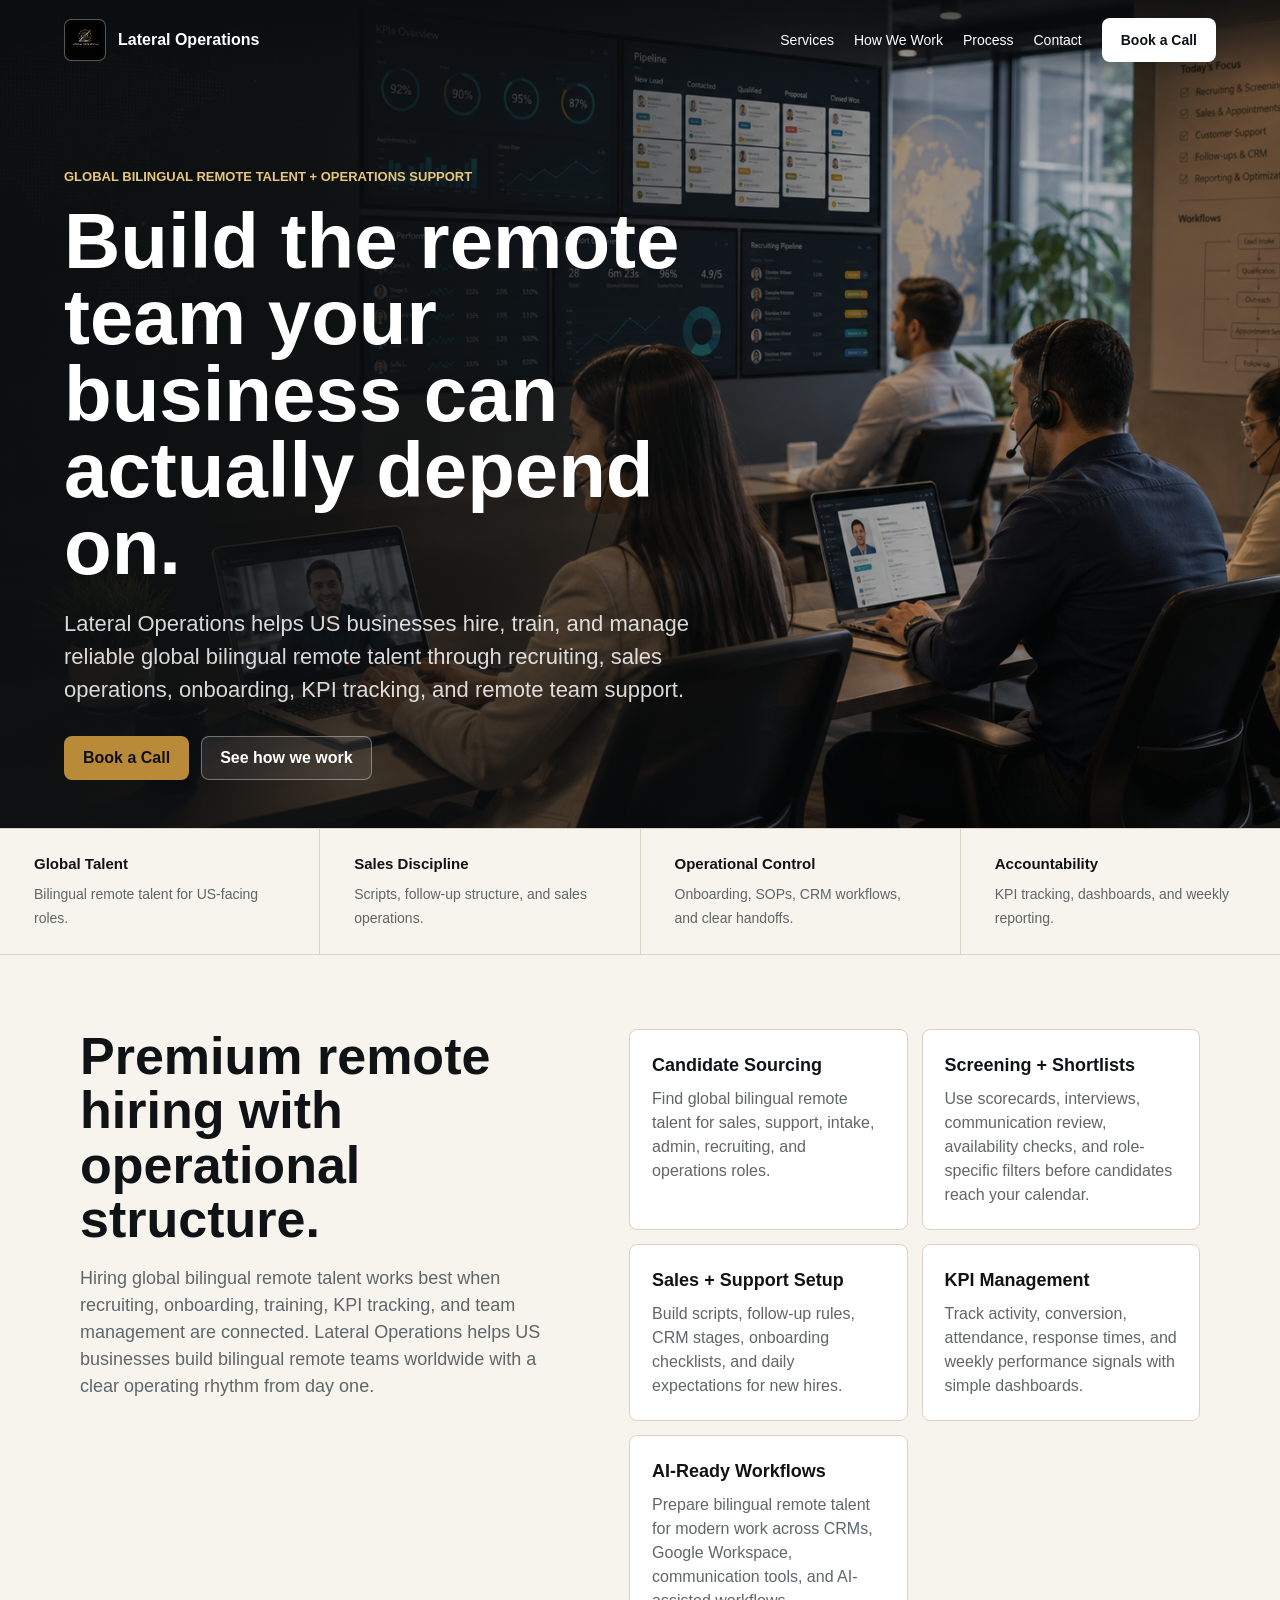
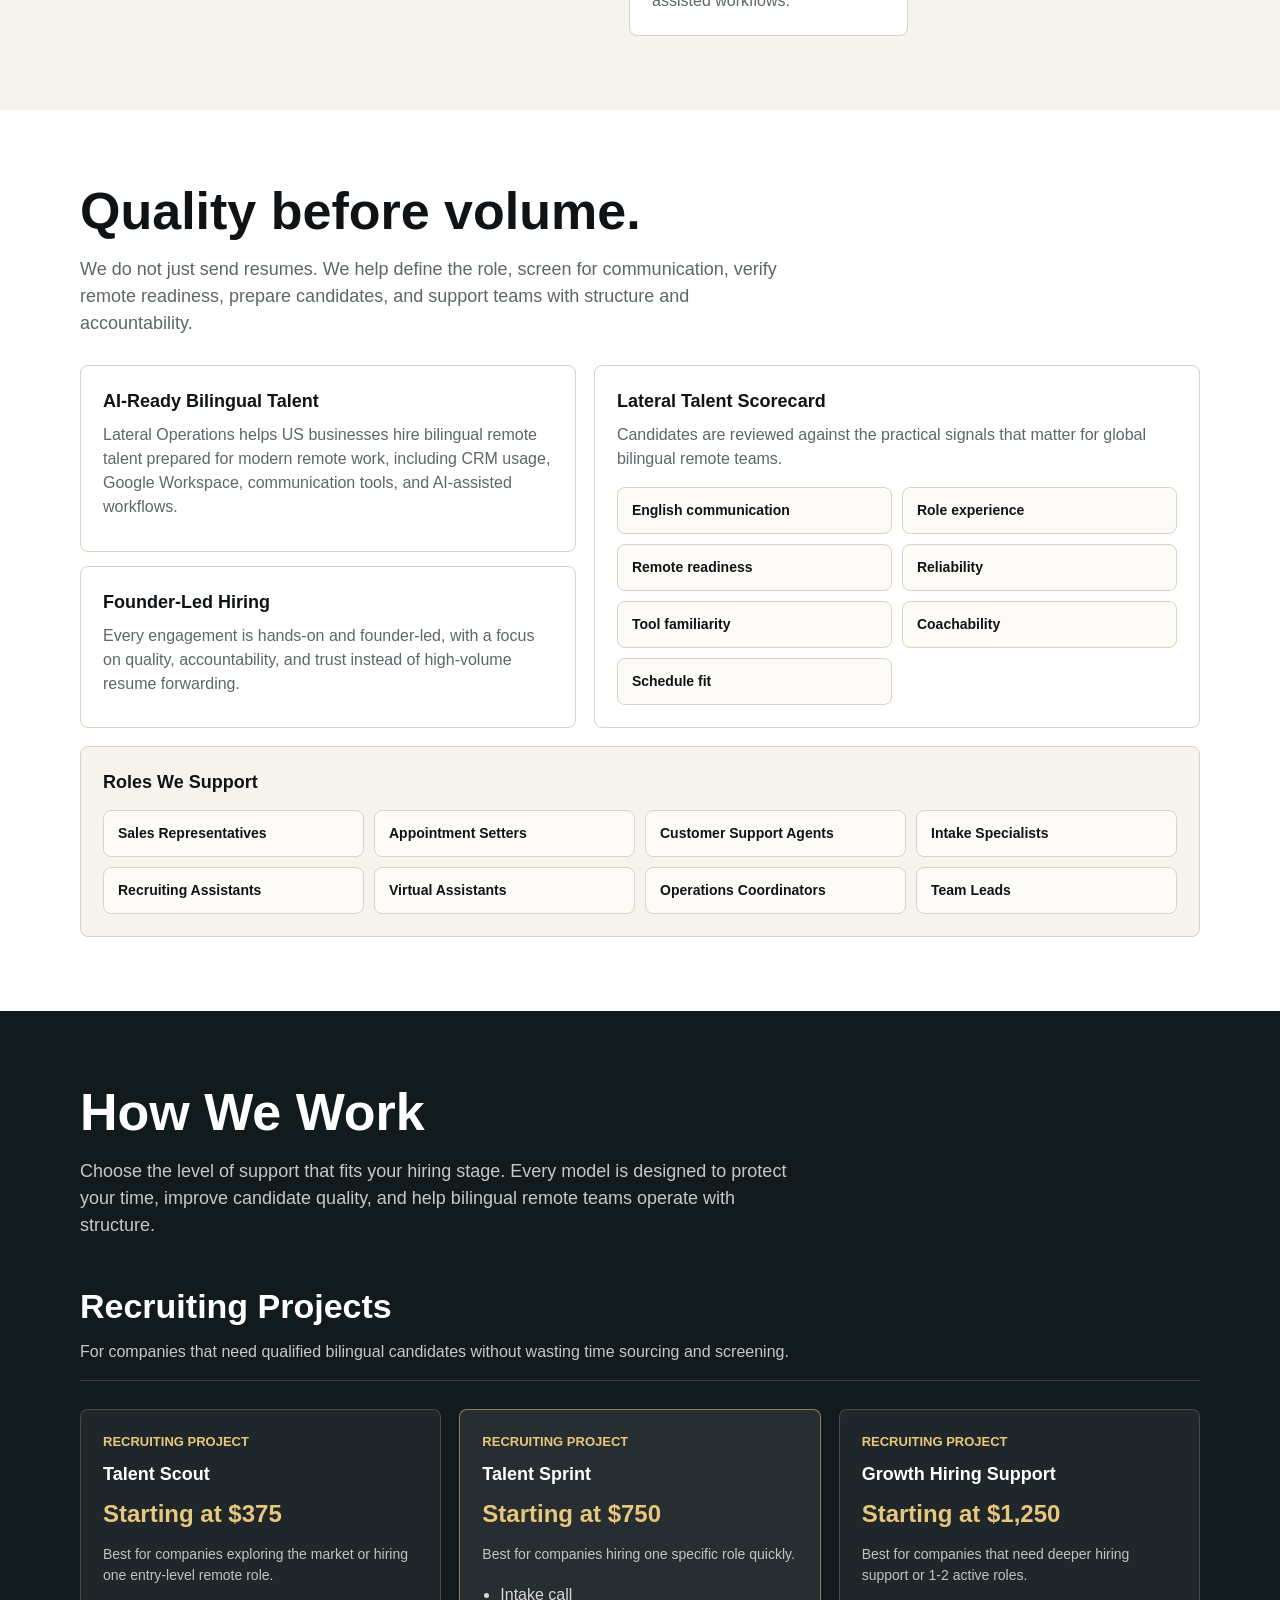
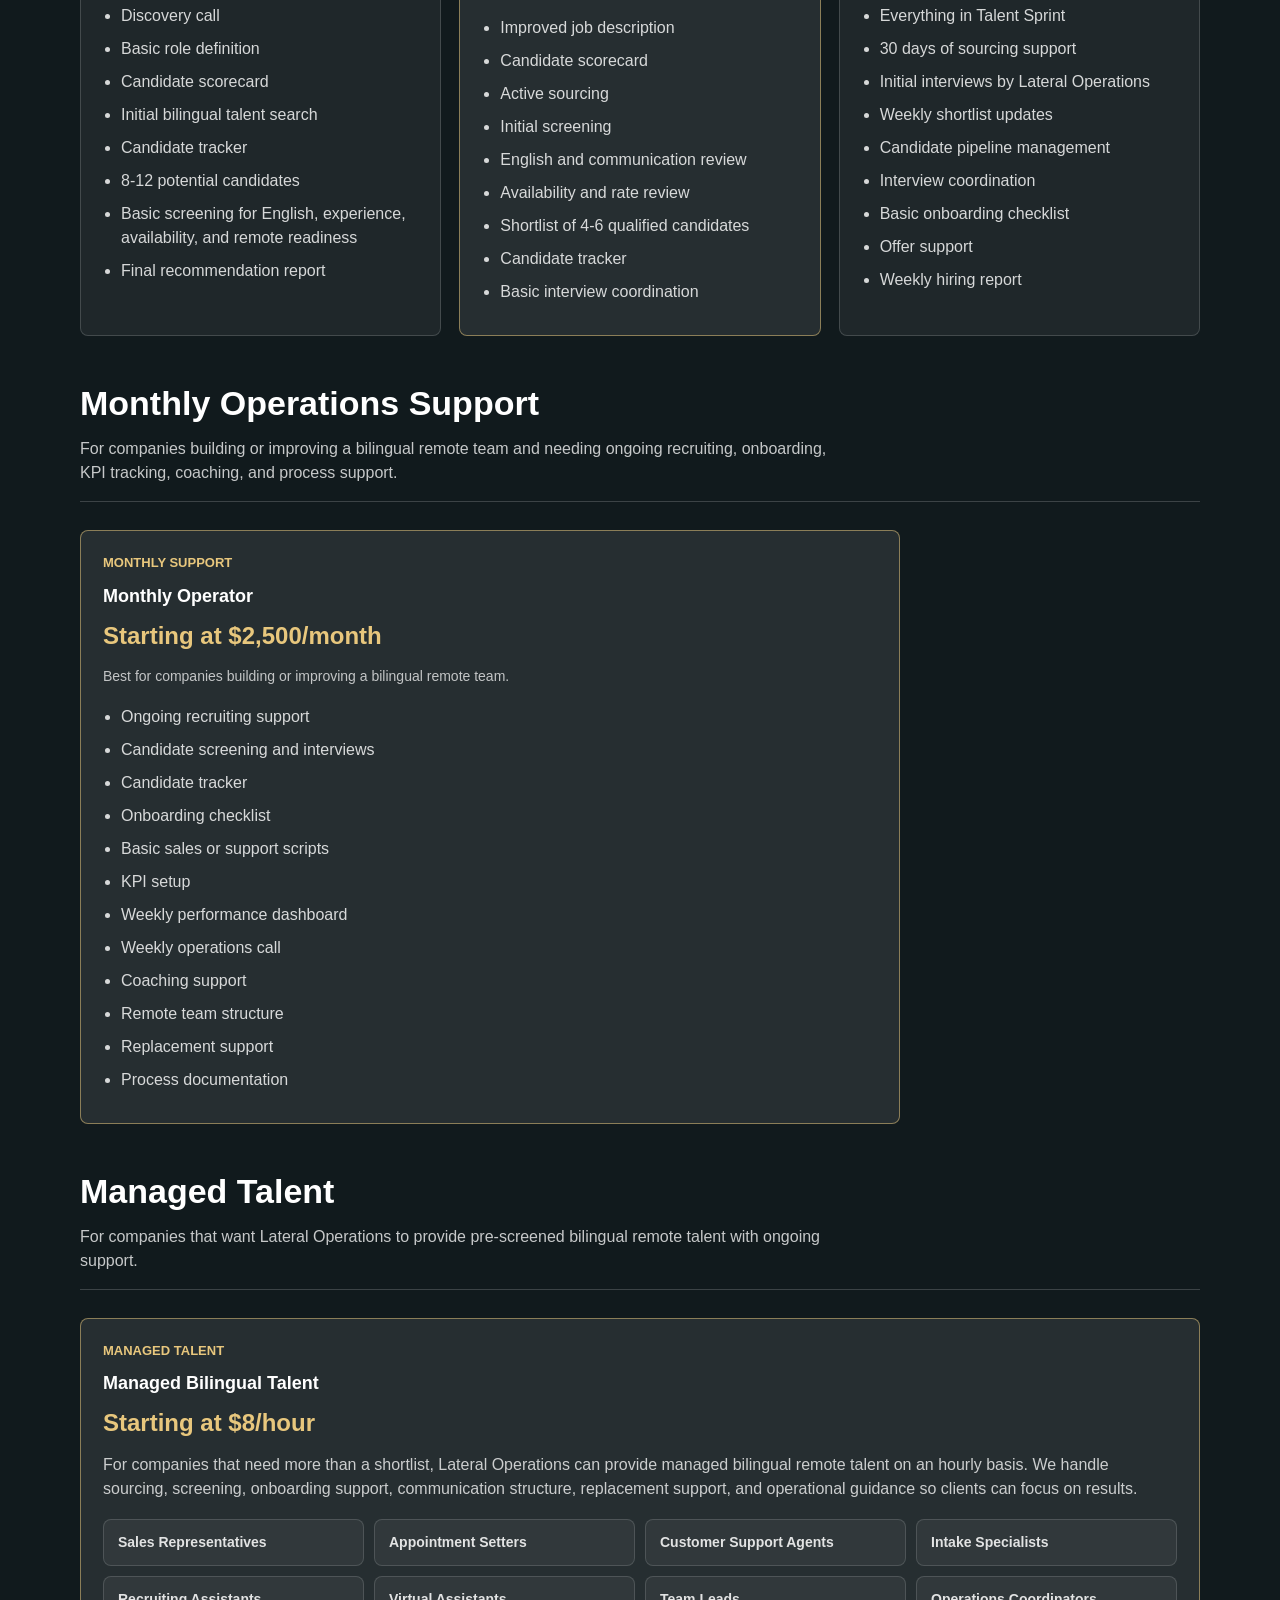
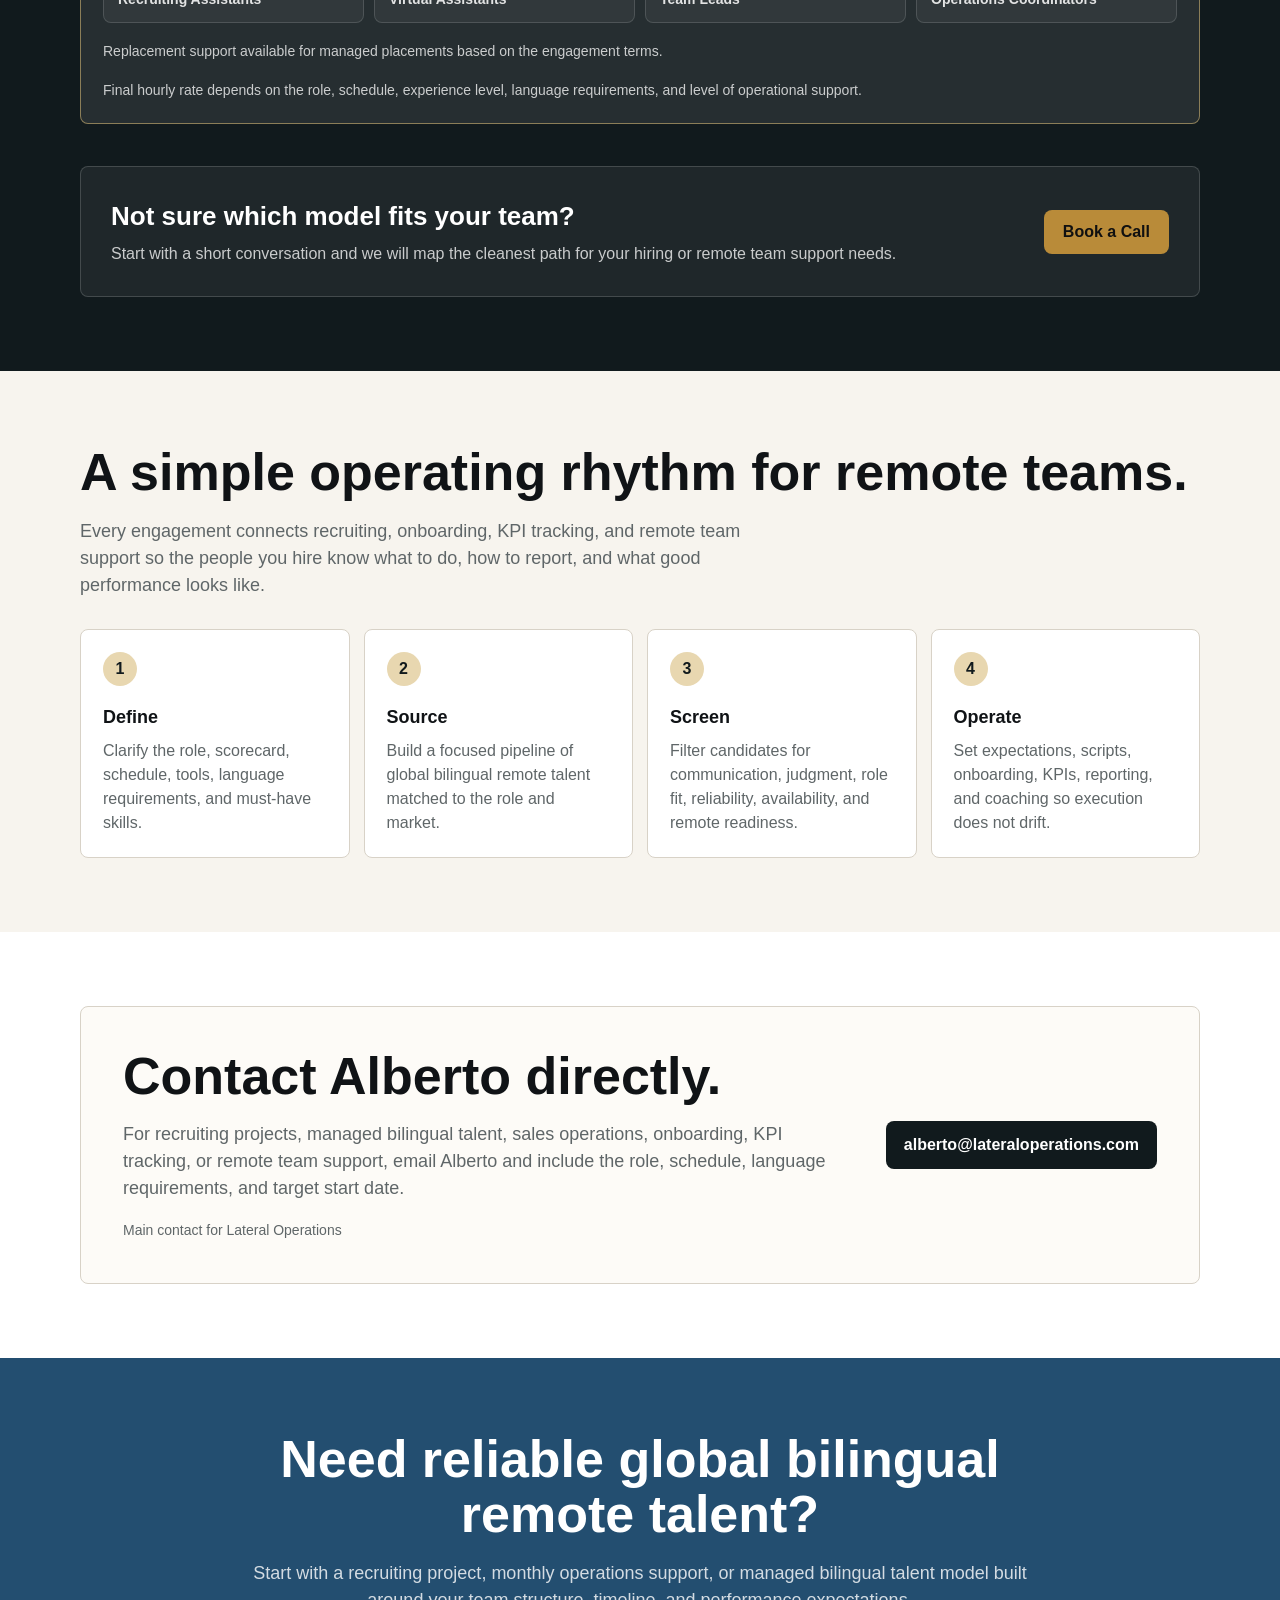
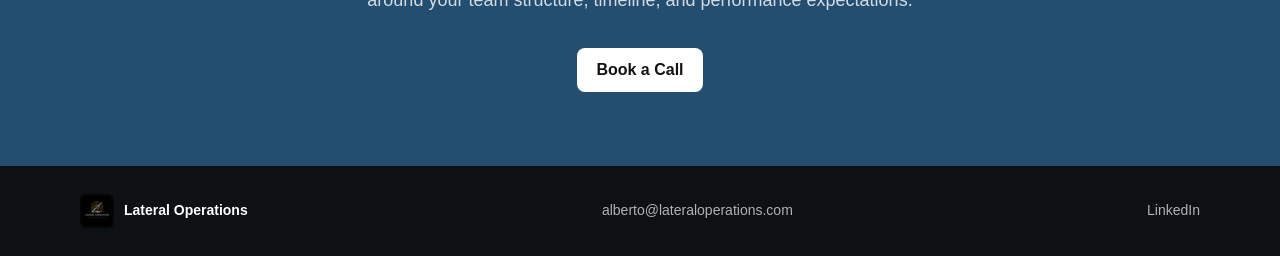
==== index.html @ e8da7ee1 "Initial Lateral Operations website" ====
<!doctype html>
<html lang="en">
<head>
  <meta charset="utf-8">
  <meta name="viewport" content="width=device-width, initial-scale=1">
  <title>Lateral Operations | Global Bilingual Talent and Sales Operations</title>
  <meta name="description" content="Lateral Operations helps US businesses hire, train, and manage reliable global bilingual remote talent through recruiting, onboarding, KPI tracking, and remote team support.">
  <meta name="codex-deploy-version" content="global-logo-2026-06-30-v5-quality">
  <link rel="icon" href="assets/lateral-operations-logo.png" type="image/png">
  <style>
    :root {
      --ink: #101316;
      --paper: #f7f4ee;
      --panel: #ffffff;
      --line: #d8d2c7;
      --muted: #5f6668;
      --gold: #b98b39;
      --teal: #196f73;
      --blue: #234e70;
      --dark: #111a1d;
      --radius: 8px;
    }

    * {
      box-sizing: border-box;
    }

    body {
      margin: 0;
      font-family: Arial, Helvetica, sans-serif;
      color: var(--ink);
      background: var(--paper);
      line-height: 1.5;
    }

    a {
      color: inherit;
      text-decoration: none;
    }

    .nav {
      position: fixed;
      z-index: 10;
      top: 0;
      left: 0;
      right: 0;
      display: flex;
      align-items: center;
      justify-content: space-between;
      gap: 24px;
      padding: 18px clamp(18px, 5vw, 64px);
      color: #fff;
      background: linear-gradient(180deg, rgba(10, 14, 16, .72), rgba(10, 14, 16, 0));
    }

    .brand {
      display: flex;
      align-items: center;
      gap: 12px;
      font-weight: 700;
      letter-spacing: 0;
    }

    .brand-logo {
      width: 42px;
      height: 42px;
      border: 1px solid rgba(255, 255, 255, .32);
      border-radius: 7px;
      object-fit: contain;
      background: #050505;
      padding: 3px;
      display: block;
      flex: 0 0 auto;
    }

    .brand-name {
      display: inline-block;
    }

    .nav-links {
      display: flex;
      align-items: center;
      gap: 20px;
      font-size: 14px;
    }

    .nav-cta,
    .button {
      display: inline-flex;
      align-items: center;
      justify-content: center;
      min-height: 44px;
      padding: 0 18px;
      border: 1px solid transparent;
      border-radius: var(--radius);
      font-weight: 700;
      white-space: nowrap;
    }

    .nav-cta {
      background: #fff;
      color: var(--ink);
    }

    .hero {
      min-height: 92vh;
      display: grid;
      align-items: end;
      position: relative;
      color: #fff;
      background:
        linear-gradient(90deg, rgba(12, 15, 17, .94) 0%, rgba(12, 15, 17, .72) 38%, rgba(12, 15, 17, .25) 72%),
        url("assets/lateral-operations-hero.png") center / cover no-repeat;
      padding: 112px clamp(20px, 5vw, 72px) 48px;
    }

    .hero-inner {
      width: min(720px, 100%);
    }

    .eyebrow {
      color: #e8c77d;
      font-size: 13px;
      font-weight: 700;
      text-transform: uppercase;
      letter-spacing: 0;
      margin-bottom: 16px;
    }

    h1,
    h2,
    h3,
    p {
      margin-top: 0;
    }

    h1 {
      font-size: clamp(42px, 8vw, 78px);
      line-height: .98;
      letter-spacing: 0;
      margin-bottom: 22px;
    }

    .hero p {
      max-width: 650px;
      color: rgba(255, 255, 255, .84);
      font-size: clamp(18px, 2.2vw, 22px);
      margin-bottom: 30px;
    }

    .hero-actions {
      display: flex;
      flex-wrap: wrap;
      gap: 12px;
      align-items: center;
    }

    .button.primary {
      background: var(--gold);
      color: #101010;
    }

    .button.secondary {
      border-color: rgba(255, 255, 255, .36);
      color: #fff;
      background: rgba(255, 255, 255, .08);
    }

    .proof-strip {
      display: grid;
      grid-template-columns: repeat(4, 1fr);
      gap: 1px;
      background: var(--line);
      border-top: 1px solid var(--line);
      border-bottom: 1px solid var(--line);
    }

    .proof {
      background: var(--paper);
      padding: 24px clamp(18px, 3vw, 34px);
    }

    .proof strong {
      display: block;
      font-size: 15px;
      margin-bottom: 6px;
    }

    .proof span {
      color: var(--muted);
      font-size: 14px;
    }

    section {
      padding: 74px clamp(20px, 5vw, 72px);
    }

    .section-inner {
      width: min(1120px, 100%);
      margin: 0 auto;
    }

    .split {
      display: grid;
      grid-template-columns: minmax(0, .9fr) minmax(0, 1.1fr);
      gap: clamp(34px, 7vw, 82px);
      align-items: start;
    }

    h2 {
      font-size: clamp(32px, 5vw, 52px);
      line-height: 1.05;
      letter-spacing: 0;
      margin-bottom: 18px;
    }

    .lead {
      color: var(--muted);
      font-size: 18px;
      max-width: 720px;
    }

    .service-grid {
      display: grid;
      grid-template-columns: repeat(2, minmax(0, 1fr));
      gap: 14px;
    }

    .service,
    .quality-card,
    .scorecard,
    .package,
    .process-step {
      background: var(--panel);
      border: 1px solid var(--line);
      border-radius: var(--radius);
      padding: 22px;
    }

    .service h3,
    .quality-card h3,
    .scorecard h3,
    .package h3,
    .process-step h3 {
      font-size: 18px;
      margin-bottom: 8px;
    }

    .service p,
    .quality-card p,
    .scorecard p,
    .package p,
    .process-step p {
      color: var(--muted);
      margin-bottom: 0;
    }

    .quality {
      background: #ffffff;
    }

    .quality-grid {
      display: grid;
      grid-template-columns: minmax(0, .9fr) minmax(0, 1.1fr);
      gap: 18px;
      margin-top: 28px;
    }

    .quality-stack {
      display: grid;
      gap: 14px;
    }

    .scorecard-list {
      display: grid;
      grid-template-columns: repeat(2, minmax(0, 1fr));
      gap: 10px;
      margin-top: 16px;
    }

    .scorecard-item,
    .role-light {
      border: 1px solid var(--line);
      border-radius: var(--radius);
      padding: 12px 14px;
      background: #fdfbf7;
      color: var(--ink);
      font-size: 14px;
      font-weight: 700;
    }

    .roles-supported {
      margin-top: 18px;
      border: 1px solid var(--line);
      border-radius: var(--radius);
      padding: 22px;
      background: var(--paper);
    }

    .roles-supported h3 {
      font-size: 18px;
      margin-bottom: 14px;
    }

    .roles-light {
      display: grid;
      grid-template-columns: repeat(4, minmax(0, 1fr));
      gap: 10px;
    }

    .band {
      background: var(--dark);
      color: #fff;
    }

    .band .lead,
    .band p {
      color: rgba(255, 255, 255, .76);
    }

    .packages {
      display: grid;
      grid-template-columns: repeat(3, minmax(0, 1fr));
      gap: 18px;
      margin-top: 28px;
    }

    .packages.single {
      grid-template-columns: minmax(0, 1fr);
    }

    .package {
      background: rgba(255, 255, 255, .06);
      border-color: rgba(255, 255, 255, .16);
    }

    .model-block {
      margin-top: 42px;
    }

    .model-header {
      display: flex;
      justify-content: space-between;
      gap: 24px;
      align-items: end;
      padding-bottom: 16px;
      border-bottom: 1px solid rgba(255, 255, 255, .18);
    }

    .model-header h3 {
      font-size: clamp(24px, 3vw, 34px);
      margin-bottom: 8px;
    }

    .model-header p {
      max-width: 760px;
      margin-bottom: 0;
    }

    .package-label {
      color: #e8c77d;
      font-size: 13px;
      font-weight: 800;
      text-transform: uppercase;
      margin-bottom: 10px;
    }

    .package.best-fit {
      border-color: rgba(232, 199, 125, .52);
      background: rgba(255, 255, 255, .09);
    }

    .package.wide {
      max-width: 820px;
    }

    .package.wide.full {
      max-width: none;
    }

    .price {
      color: #e8c77d;
      font-weight: 800;
      font-size: 24px;
      margin-bottom: 12px;
    }

    .package .fit {
      color: rgba(255, 255, 255, .72);
      font-size: 14px;
      margin-bottom: 14px;
    }

    .roles {
      display: grid;
      grid-template-columns: repeat(4, minmax(0, 1fr));
      gap: 10px;
      margin-top: 18px;
    }

    .role {
      border: 1px solid rgba(255, 255, 255, .14);
      border-radius: var(--radius);
      padding: 12px 14px;
      background: rgba(255, 255, 255, .05);
      color: rgba(255, 255, 255, .86);
      font-size: 14px;
      font-weight: 700;
    }

    .model-note {
      margin-top: 18px;
      color: rgba(255, 255, 255, .68);
      font-size: 14px;
    }

    .engagement-cta {
      margin-top: 42px;
      padding: 30px;
      border: 1px solid rgba(255, 255, 255, .16);
      border-radius: var(--radius);
      background: rgba(255, 255, 255, .06);
      display: flex;
      align-items: center;
      justify-content: space-between;
      gap: 24px;
    }

    .engagement-cta h3 {
      font-size: 26px;
      margin-bottom: 6px;
    }

    .engagement-cta p {
      margin-bottom: 0;
    }

    ul {
      padding-left: 18px;
      margin: 18px 0 0;
      color: rgba(255, 255, 255, .82);
    }

    li {
      margin-bottom: 9px;
    }

    .process {
      display: grid;
      grid-template-columns: repeat(4, minmax(0, 1fr));
      gap: 14px;
      margin-top: 30px;
    }

    .step-number {
      display: inline-grid;
      place-items: center;
      width: 34px;
      height: 34px;
      border-radius: 50%;
      background: #e8d7b0;
      color: var(--dark);
      font-weight: 800;
      margin-bottom: 18px;
    }

    .cta {
      background: var(--blue);
      color: #fff;
      text-align: center;
    }

    .cta .section-inner {
      width: min(820px, 100%);
    }

    .cta p {
      color: rgba(255, 255, 255, .8);
      font-size: 18px;
    }

    .cta .button {
      margin-top: 16px;
      background: #fff;
      color: var(--ink);
    }

    .contact {
      background: #ffffff;
    }

    .contact-panel {
      display: grid;
      grid-template-columns: minmax(0, 1fr) auto;
      gap: clamp(24px, 5vw, 52px);
      align-items: center;
      border: 1px solid var(--line);
      border-radius: var(--radius);
      padding: clamp(24px, 5vw, 42px);
      background: #fdfbf7;
    }

    .contact-panel p {
      color: var(--muted);
      font-size: 18px;
      max-width: 720px;
    }

    .contact-email {
      display: inline-flex;
      align-items: center;
      justify-content: center;
      min-height: 48px;
      padding: 0 18px;
      border-radius: var(--radius);
      background: var(--dark);
      color: #fff;
      font-weight: 800;
      white-space: nowrap;
    }

    .contact-note {
      display: block;
      margin-top: 12px;
      color: var(--muted);
      font-size: 14px;
    }

    footer {
      padding: 28px clamp(20px, 5vw, 72px);
      background: #0d1113;
      color: rgba(255, 255, 255, .68);
      font-size: 14px;
    }

    footer .section-inner {
      display: flex;
      align-items: center;
      justify-content: space-between;
      gap: 18px;
      flex-wrap: wrap;
    }

    .footer-brand {
      display: flex;
      align-items: center;
      gap: 10px;
      font-weight: 700;
      color: #fff;
    }

    .footer-logo {
      width: 34px;
      height: 34px;
      border-radius: 6px;
      object-fit: contain;
      background: #050505;
      padding: 2px;
    }

    @media (max-width: 820px) {
      .nav {
        position: absolute;
      }

      .nav-links {
        display: none;
      }

      .hero {
        min-height: 88vh;
        background:
          linear-gradient(180deg, rgba(12, 15, 17, .9) 0%, rgba(12, 15, 17, .72) 52%, rgba(12, 15, 17, .45) 100%),
          url("assets/lateral-operations-hero.png") center / cover no-repeat;
      }

      .proof-strip,
      .split,
      .quality-grid,
      .scorecard-list,
      .roles-light,
      .packages,
      .process,
      .contact-panel,
      .roles {
        grid-template-columns: 1fr;
      }

      .service-grid {
        grid-template-columns: 1fr;
      }

      .model-header,
      .engagement-cta {
        display: block;
      }

      .engagement-cta .button {
        margin-top: 18px;
      }
    }
  </style>
</head>
<body>
  <header class="nav">
    <a class="brand" href="#">
      <img class="brand-logo" src="assets/lateral-operations-logo.png" alt="Lateral Operations logo">
      <span class="brand-name">Lateral Operations</span>
    </a>
    <nav class="nav-links" aria-label="Main navigation">
      <a href="#services">Services</a>
      <a href="#engagement">How We Work</a>
      <a href="#process">Process</a>
      <a href="#contact">Contact</a>
      <!-- TODO booking placeholder: replace this mailto with the final Calendly, Cal.com, or CRM booking link. -->
      <a class="nav-cta" href="mailto:alberto@lateraloperations.com?subject=Lateral%20Operations%20Call">Book a Call</a>
    </nav>
  </header>

  <main>
    <section class="hero">
      <div class="hero-inner">
        <div class="eyebrow">Global bilingual remote talent + operations support</div>
        <h1>Build the remote team your business can actually depend on.</h1>
        <p>Lateral Operations helps US businesses hire, train, and manage reliable global bilingual remote talent through recruiting, sales operations, onboarding, KPI tracking, and remote team support.</p>
        <div class="hero-actions">
          <!-- TODO booking placeholder: replace this mailto with the final booking page URL when ready. -->
          <a class="button primary" href="mailto:alberto@lateraloperations.com?subject=Lateral%20Operations%20Call">Book a Call</a>
          <a class="button secondary" href="#engagement">See how we work</a>
        </div>
      </div>
    </section>

    <div class="proof-strip" aria-label="Core strengths">
      <div class="proof">
        <strong>Global Talent</strong>
        <span>Bilingual remote talent for US-facing roles.</span>
      </div>
      <div class="proof">
        <strong>Sales Discipline</strong>
        <span>Scripts, follow-up structure, and sales operations.</span>
      </div>
      <div class="proof">
        <strong>Operational Control</strong>
        <span>Onboarding, SOPs, CRM workflows, and clear handoffs.</span>
      </div>
      <div class="proof">
        <strong>Accountability</strong>
        <span>KPI tracking, dashboards, and weekly reporting.</span>
      </div>
    </div>

    <section id="services">
      <div class="section-inner split">
        <div>
          <h2>Premium remote hiring with operational structure.</h2>
          <p class="lead">Hiring global bilingual remote talent works best when recruiting, onboarding, training, KPI tracking, and team management are connected. Lateral Operations helps US businesses build bilingual remote teams worldwide with a clear operating rhythm from day one.</p>
        </div>
        <div class="service-grid">
          <article class="service">
            <h3>Candidate Sourcing</h3>
            <p>Find global bilingual remote talent for sales, support, intake, admin, recruiting, and operations roles.</p>
          </article>
          <article class="service">
            <h3>Screening + Shortlists</h3>
            <p>Use scorecards, interviews, communication review, availability checks, and role-specific filters before candidates reach your calendar.</p>
          </article>
          <article class="service">
            <h3>Sales + Support Setup</h3>
            <p>Build scripts, follow-up rules, CRM stages, onboarding checklists, and daily expectations for new hires.</p>
          </article>
          <article class="service">
            <h3>KPI Management</h3>
            <p>Track activity, conversion, attendance, response times, and weekly performance signals with simple dashboards.</p>
          </article>
          <article class="service">
            <h3>AI-Ready Workflows</h3>
            <p>Prepare bilingual remote talent for modern work across CRMs, Google Workspace, communication tools, and AI-assisted workflows.</p>
          </article>
        </div>
      </div>
    </section>

    <section id="quality" class="quality">
      <div class="section-inner">
        <h2>Quality before volume.</h2>
        <p class="lead">We do not just send resumes. We help define the role, screen for communication, verify remote readiness, prepare candidates, and support teams with structure and accountability.</p>
        <div class="quality-grid">
          <div class="quality-stack">
            <article class="quality-card">
              <h3>AI-Ready Bilingual Talent</h3>
              <p>Lateral Operations helps US businesses hire bilingual remote talent prepared for modern remote work, including CRM usage, Google Workspace, communication tools, and AI-assisted workflows.</p>
            </article>
            <article class="quality-card">
              <h3>Founder-Led Hiring</h3>
              <p>Every engagement is hands-on and founder-led, with a focus on quality, accountability, and trust instead of high-volume resume forwarding.</p>
            </article>
          </div>
          <article class="scorecard">
            <h3>Lateral Talent Scorecard</h3>
            <p>Candidates are reviewed against the practical signals that matter for global bilingual remote teams.</p>
            <div class="scorecard-list" aria-label="Lateral Talent Scorecard criteria">
              <span class="scorecard-item">English communication</span>
              <span class="scorecard-item">Role experience</span>
              <span class="scorecard-item">Remote readiness</span>
              <span class="scorecard-item">Reliability</span>
              <span class="scorecard-item">Tool familiarity</span>
              <span class="scorecard-item">Coachability</span>
              <span class="scorecard-item">Schedule fit</span>
            </div>
          </article>
        </div>
        <div class="roles-supported">
          <h3>Roles We Support</h3>
          <div class="roles-light" aria-label="Roles Lateral Operations supports">
            <span class="role-light">Sales Representatives</span>
            <span class="role-light">Appointment Setters</span>
            <span class="role-light">Customer Support Agents</span>
            <span class="role-light">Intake Specialists</span>
            <span class="role-light">Recruiting Assistants</span>
            <span class="role-light">Virtual Assistants</span>
            <span class="role-light">Operations Coordinators</span>
            <span class="role-light">Team Leads</span>
          </div>
        </div>
      </div>
    </section>

    <section id="engagement" class="band">
      <div class="section-inner">
        <h2>How We Work</h2>
        <p class="lead">Choose the level of support that fits your hiring stage. Every model is designed to protect your time, improve candidate quality, and help bilingual remote teams operate with structure.</p>

        <div class="model-block">
          <div class="model-header">
            <div>
              <h3>Recruiting Projects</h3>
              <p>For companies that need qualified bilingual candidates without wasting time sourcing and screening.</p>
            </div>
          </div>
          <div class="packages">
            <article class="package">
              <div class="package-label">Recruiting Project</div>
              <h3>Talent Scout</h3>
              <div class="price">Starting at $375</div>
              <p class="fit">Best for companies exploring the market or hiring one entry-level remote role.</p>
              <ul>
                <li>Discovery call</li>
                <li>Basic role definition</li>
                <li>Candidate scorecard</li>
                <li>Initial bilingual talent search</li>
                <li>Candidate tracker</li>
                <li>8-12 potential candidates</li>
                <li>Basic screening for English, experience, availability, and remote readiness</li>
                <li>Final recommendation report</li>
              </ul>
            </article>
            <article class="package best-fit">
              <div class="package-label">Recruiting Project</div>
              <h3>Talent Sprint</h3>
              <div class="price">Starting at $750</div>
              <p class="fit">Best for companies hiring one specific role quickly.</p>
              <ul>
                <li>Intake call</li>
                <li>Improved job description</li>
                <li>Candidate scorecard</li>
                <li>Active sourcing</li>
                <li>Initial screening</li>
                <li>English and communication review</li>
                <li>Availability and rate review</li>
                <li>Shortlist of 4-6 qualified candidates</li>
                <li>Candidate tracker</li>
                <li>Basic interview coordination</li>
              </ul>
            </article>
            <article class="package">
              <div class="package-label">Recruiting Project</div>
              <h3>Growth Hiring Support</h3>
              <div class="price">Starting at $1,250</div>
              <p class="fit">Best for companies that need deeper hiring support or 1-2 active roles.</p>
              <ul>
                <li>Everything in Talent Sprint</li>
                <li>30 days of sourcing support</li>
                <li>Initial interviews by Lateral Operations</li>
                <li>Weekly shortlist updates</li>
                <li>Candidate pipeline management</li>
                <li>Interview coordination</li>
                <li>Basic onboarding checklist</li>
                <li>Offer support</li>
                <li>Weekly hiring report</li>
              </ul>
            </article>
          </div>
        </div>

        <div class="model-block">
          <div class="model-header">
            <div>
              <h3>Monthly Operations Support</h3>
              <p>For companies building or improving a bilingual remote team and needing ongoing recruiting, onboarding, KPI tracking, coaching, and process support.</p>
            </div>
          </div>
          <div class="packages single">
            <article class="package wide best-fit">
              <div class="package-label">Monthly Support</div>
              <h3>Monthly Operator</h3>
              <div class="price">Starting at $2,500/month</div>
              <p class="fit">Best for companies building or improving a bilingual remote team.</p>
              <ul>
                <li>Ongoing recruiting support</li>
                <li>Candidate screening and interviews</li>
                <li>Candidate tracker</li>
                <li>Onboarding checklist</li>
                <li>Basic sales or support scripts</li>
                <li>KPI setup</li>
                <li>Weekly performance dashboard</li>
                <li>Weekly operations call</li>
                <li>Coaching support</li>
                <li>Remote team structure</li>
                <li>Replacement support</li>
                <li>Process documentation</li>
              </ul>
            </article>
          </div>
        </div>

        <div class="model-block">
          <div class="model-header">
            <div>
              <h3>Managed Talent</h3>
              <p>For companies that want Lateral Operations to provide pre-screened bilingual remote talent with ongoing support.</p>
            </div>
          </div>
          <div class="packages single">
            <article class="package wide full best-fit">
              <div class="package-label">Managed Talent</div>
              <h3>Managed Bilingual Talent</h3>
              <div class="price">Starting at $8/hour</div>
              <p>For companies that need more than a shortlist, Lateral Operations can provide managed bilingual remote talent on an hourly basis. We handle sourcing, screening, onboarding support, communication structure, replacement support, and operational guidance so clients can focus on results.</p>
              <div class="roles" aria-label="Available roles">
                <span class="role">Sales Representatives</span>
                <span class="role">Appointment Setters</span>
                <span class="role">Customer Support Agents</span>
                <span class="role">Intake Specialists</span>
                <span class="role">Recruiting Assistants</span>
                <span class="role">Virtual Assistants</span>
                <span class="role">Team Leads</span>
                <span class="role">Operations Coordinators</span>
              </div>
              <p class="model-note">Replacement support available for managed placements based on the engagement terms.</p>
              <p class="model-note">Final hourly rate depends on the role, schedule, experience level, language requirements, and level of operational support.</p>
            </article>
          </div>
        </div>

        <div class="engagement-cta">
          <div>
            <h3>Not sure which model fits your team?</h3>
            <p>Start with a short conversation and we will map the cleanest path for your hiring or remote team support needs.</p>
          </div>
          <!-- TODO booking placeholder: replace this mailto with the final Calendly, Cal.com, or CRM booking link. -->
          <a class="button primary" href="mailto:alberto@lateraloperations.com?subject=Lateral%20Operations%20Call">Book a Call</a>
        </div>
      </div>
    </section>

    <section id="process">
      <div class="section-inner">
        <h2>A simple operating rhythm for remote teams.</h2>
        <p class="lead">Every engagement connects recruiting, onboarding, KPI tracking, and remote team support so the people you hire know what to do, how to report, and what good performance looks like.</p>
        <div class="process">
          <article class="process-step">
            <span class="step-number">1</span>
            <h3>Define</h3>
            <p>Clarify the role, scorecard, schedule, tools, language requirements, and must-have skills.</p>
          </article>
          <article class="process-step">
            <span class="step-number">2</span>
            <h3>Source</h3>
            <p>Build a focused pipeline of global bilingual remote talent matched to the role and market.</p>
          </article>
          <article class="process-step">
            <span class="step-number">3</span>
            <h3>Screen</h3>
            <p>Filter candidates for communication, judgment, role fit, reliability, availability, and remote readiness.</p>
          </article>
          <article class="process-step">
            <span class="step-number">4</span>
            <h3>Operate</h3>
            <p>Set expectations, scripts, onboarding, KPIs, reporting, and coaching so execution does not drift.</p>
          </article>
        </div>
      </div>
    </section>

    <section id="contact" class="contact">
      <div class="section-inner">
        <div class="contact-panel">
          <div>
            <h2>Contact Alberto directly.</h2>
            <p>For recruiting projects, managed bilingual talent, sales operations, onboarding, KPI tracking, or remote team support, email Alberto and include the role, schedule, language requirements, and target start date.</p>
            <span class="contact-note">Main contact for Lateral Operations</span>
          </div>
          <!-- TODO contact form placeholder: replace this mailto with a real form endpoint or booking link when one is connected. -->
          <a class="contact-email" href="mailto:alberto@lateraloperations.com?subject=Lateral%20Operations%20Inquiry">alberto@lateraloperations.com</a>
        </div>
      </div>
    </section>

    <section id="booking" class="cta">
      <div class="section-inner">
        <h2>Need reliable global bilingual remote talent?</h2>
        <p>Start with a recruiting project, monthly operations support, or managed bilingual talent model built around your team structure, timeline, and performance expectations.</p>
        <!-- TODO booking placeholder: replace this mailto with the final booking page URL when ready. -->
        <a class="button" href="mailto:alberto@lateraloperations.com?subject=Lateral%20Operations%20Call">Book a Call</a>
      </div>
    </section>
  </main>

  <footer>
    <div class="section-inner">
      <span class="footer-brand">
        <img class="footer-logo" src="assets/lateral-operations-logo.png" alt="" aria-hidden="true">
        <span>Lateral Operations</span>
      </span>
      <a href="mailto:alberto@lateraloperations.com?subject=Lateral%20Operations%20Inquiry">alberto@lateraloperations.com</a>
      <!-- TODO LinkedIn placeholder: confirm this is the final public company URL after the page is published. -->
      <a href="https://www.linkedin.com/company/lateral-operations/" rel="noopener">LinkedIn</a>
    </div>
  </footer>
</body>
</html>
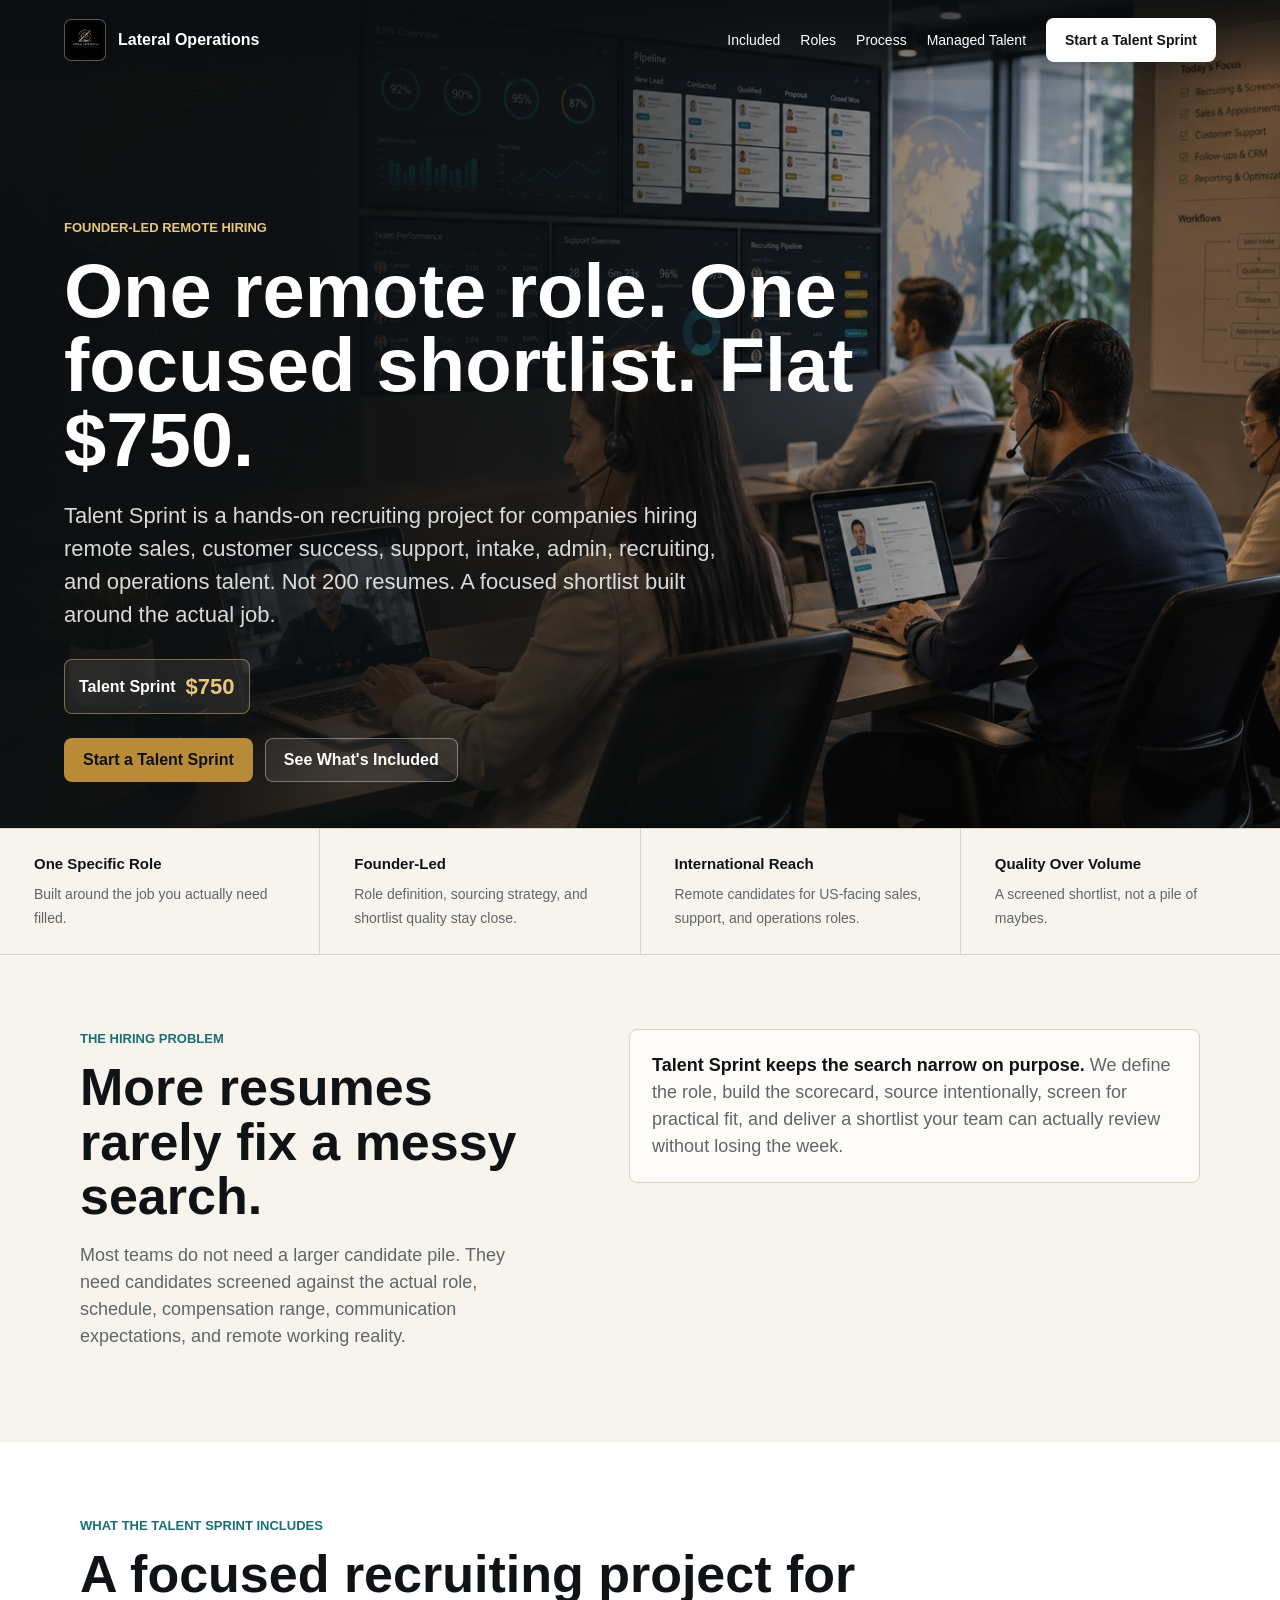
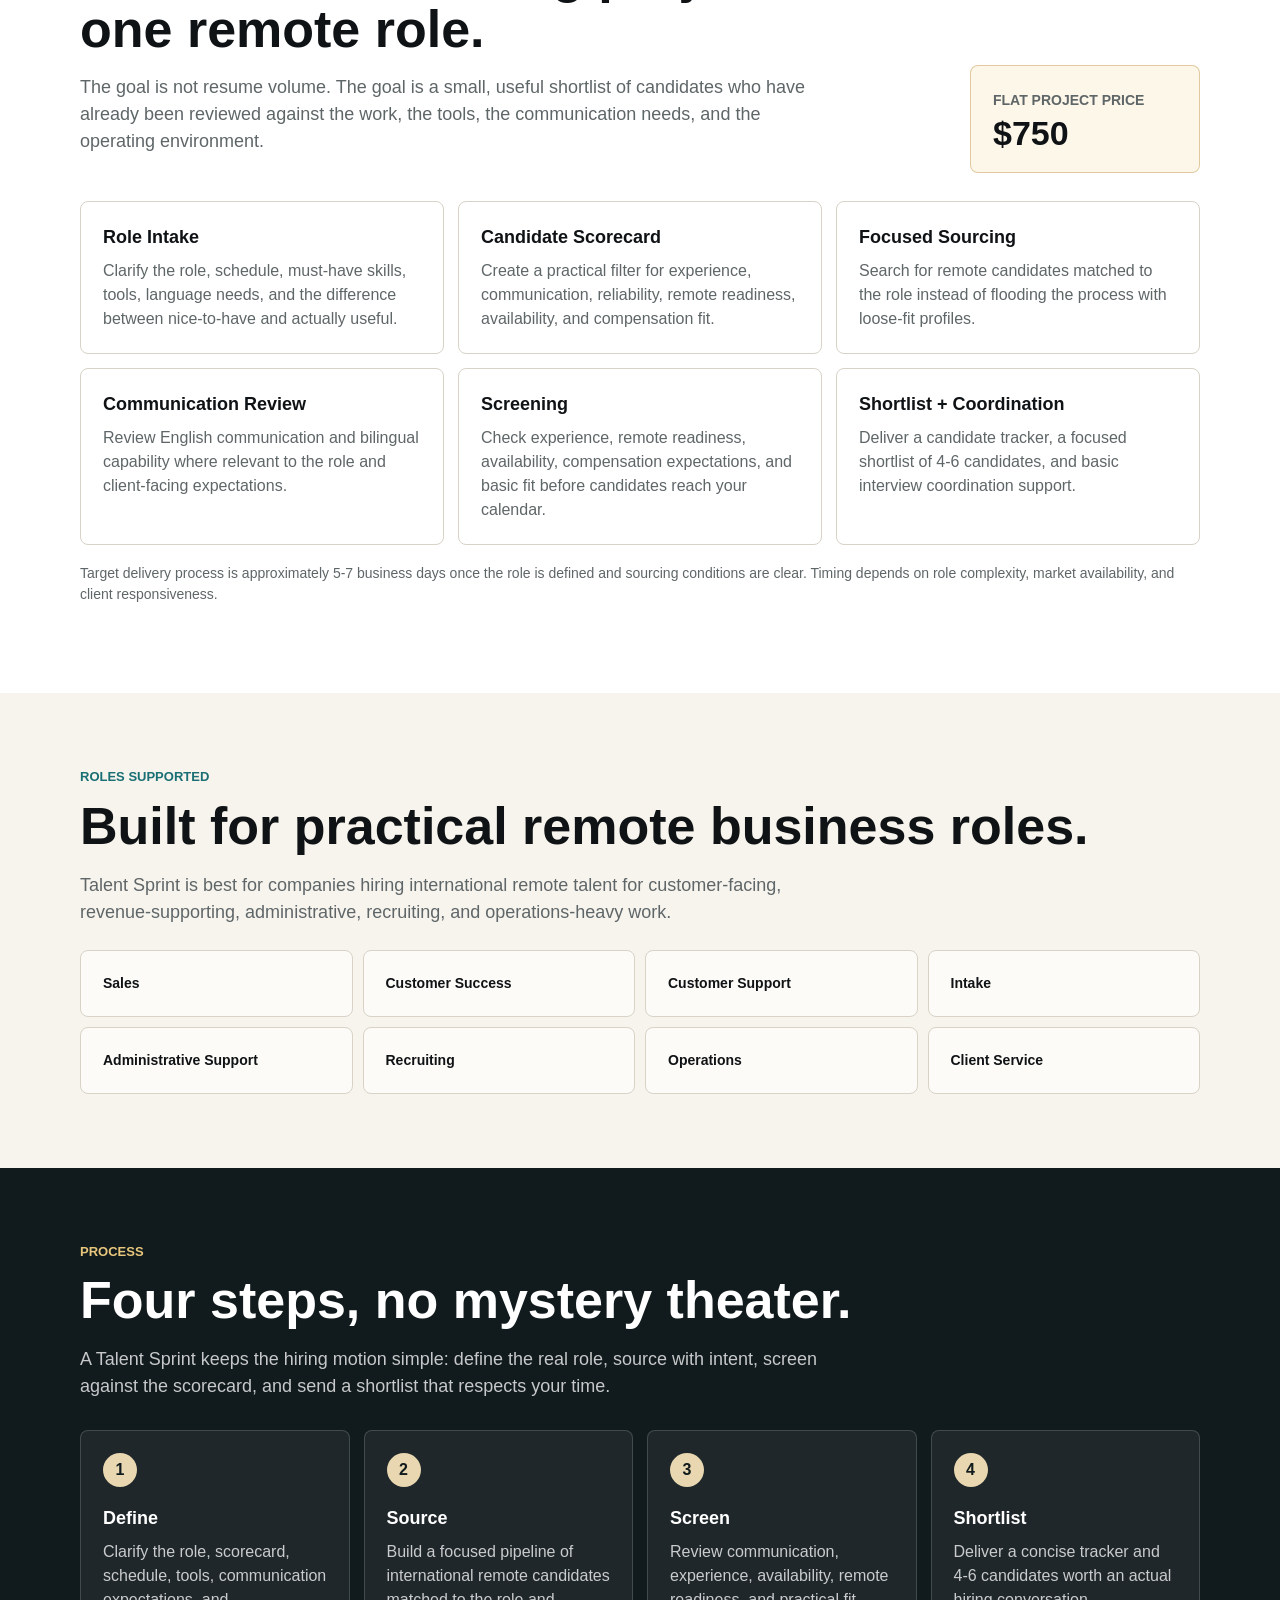
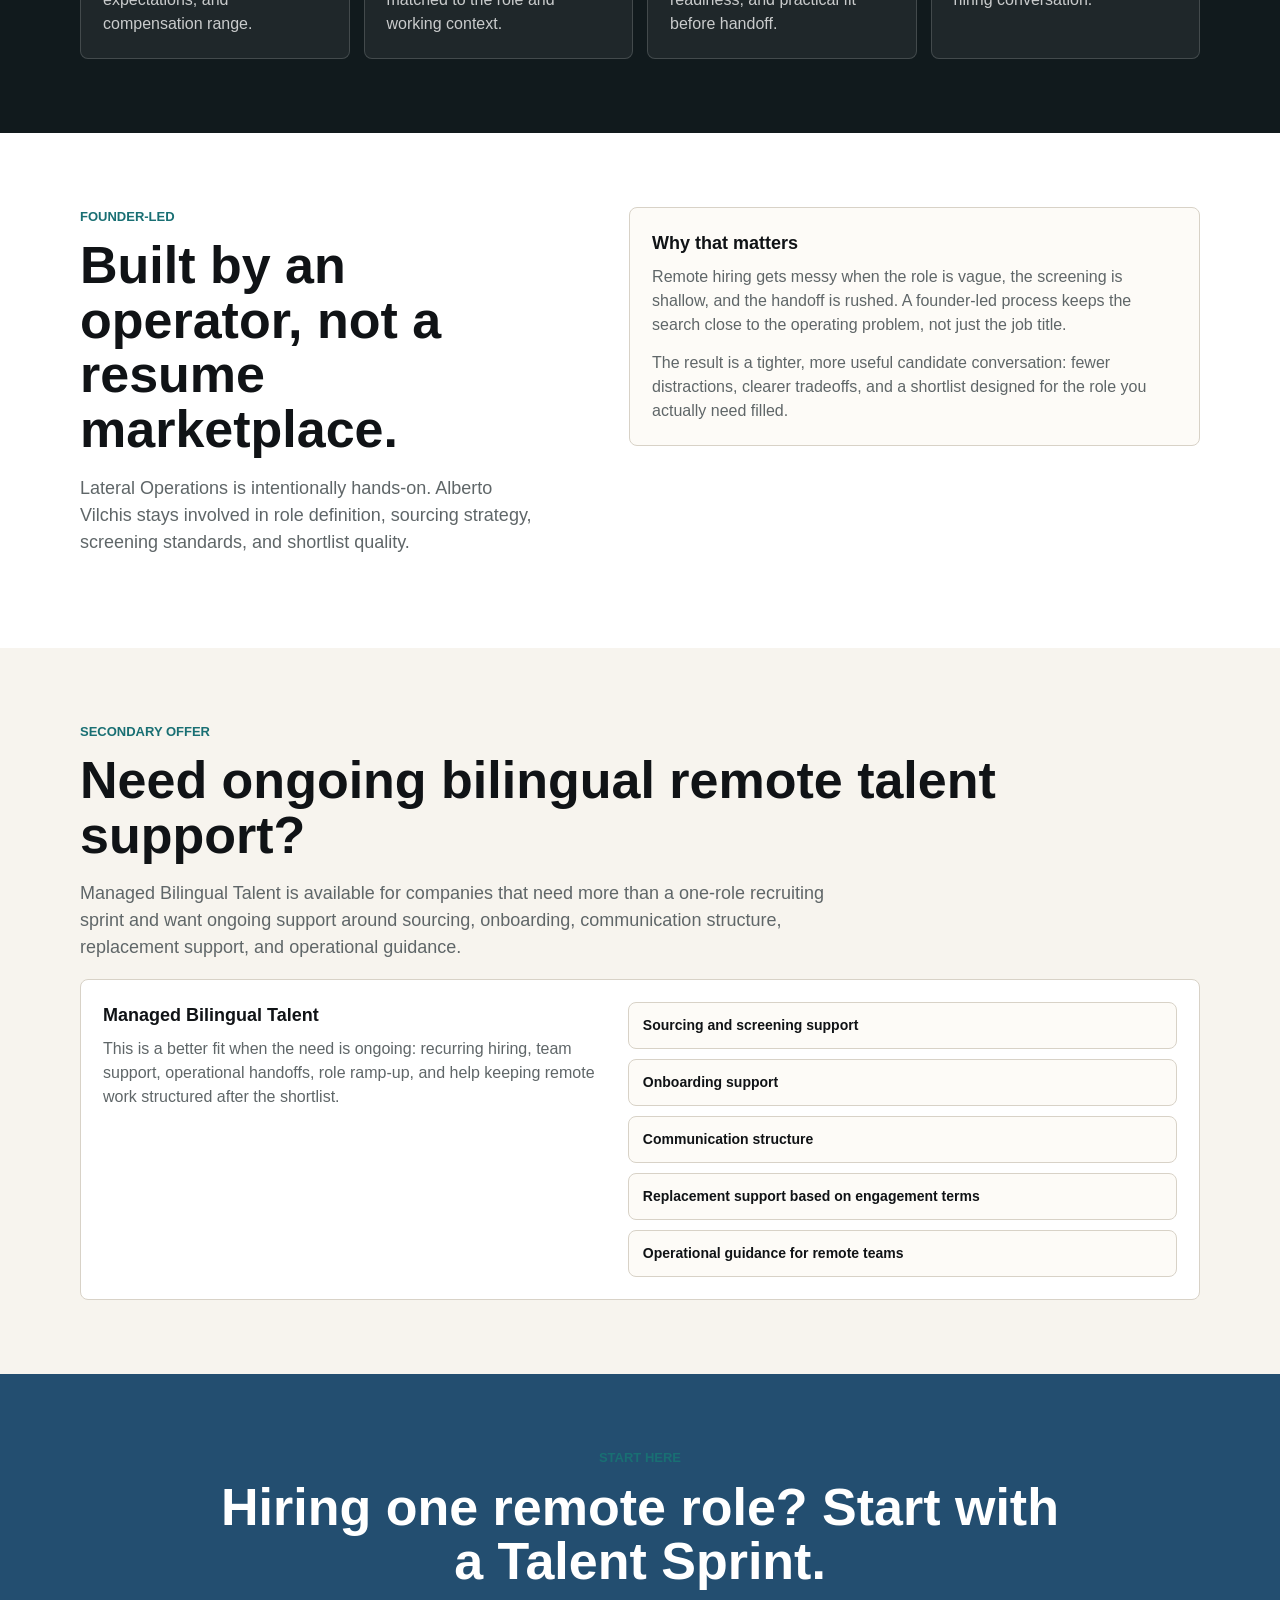
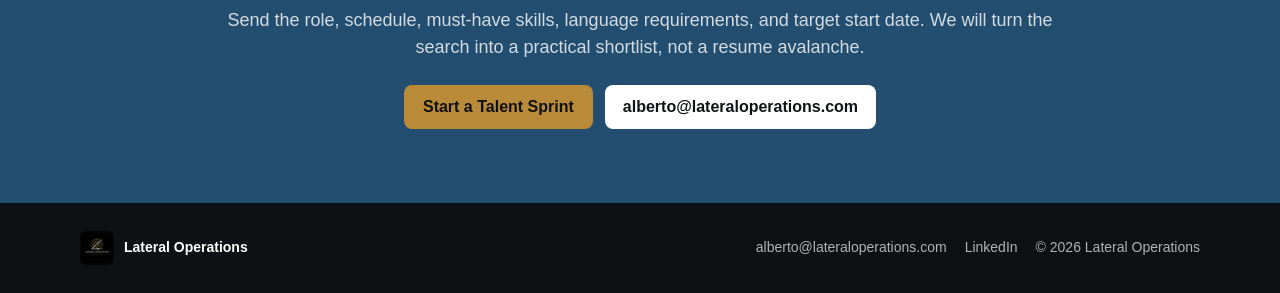
==== commit f429d4e7: "Reposition homepage around Talent Sprint" ====
--- a/index.html
+++ b/index.html
@@ -3,9 +3,9 @@
 <head>
   <meta charset="utf-8">
   <meta name="viewport" content="width=device-width, initial-scale=1">
-  <title>Lateral Operations | Global Bilingual Talent and Sales Operations</title>
-  <meta name="description" content="Lateral Operations helps US businesses hire, train, and manage reliable global bilingual remote talent through recruiting, onboarding, KPI tracking, and remote team support.">
-  <meta name="codex-deploy-version" content="global-logo-2026-06-30-v5-quality">
+  <title>Talent Sprint by Lateral Operations | Founder-Led International Remote Hiring</title>
+  <meta name="description" content="Lateral Operations runs founder-led Talent Sprint recruiting projects for international remote sales, customer success, support, intake, admin, recruiting, and operations roles. Flat $750 for one focused remote role.">
+  <meta name="codex-deploy-version" content="homepage-conversion-2026-07-22-v1">
   <link rel="icon" href="assets/lateral-operations-logo.png" type="image/png">
   <style>
     :root {
@@ -25,6 +25,10 @@
       box-sizing: border-box;
     }
 
+    html {
+      scroll-behavior: smooth;
+    }
+
     body {
       margin: 0;
       font-family: Arial, Helvetica, sans-serif;
@@ -50,7 +54,7 @@
       gap: 24px;
       padding: 18px clamp(18px, 5vw, 64px);
       color: #fff;
-      background: linear-gradient(180deg, rgba(10, 14, 16, .72), rgba(10, 14, 16, 0));
+      background: linear-gradient(180deg, rgba(10, 14, 16, .78), rgba(10, 14, 16, .06));
     }
 
     .brand {
@@ -73,10 +77,6 @@
       flex: 0 0 auto;
     }
 
-    .brand-name {
-      display: inline-block;
-    }
-
     .nav-links {
       display: flex;
       align-items: center;
@@ -109,13 +109,13 @@
       position: relative;
       color: #fff;
       background:
-        linear-gradient(90deg, rgba(12, 15, 17, .94) 0%, rgba(12, 15, 17, .72) 38%, rgba(12, 15, 17, .25) 72%),
+        linear-gradient(90deg, rgba(12, 15, 17, .94) 0%, rgba(12, 15, 17, .76) 42%, rgba(12, 15, 17, .25) 76%),
         url("assets/lateral-operations-hero.png") center / cover no-repeat;
-      padding: 112px clamp(20px, 5vw, 72px) 48px;
+      padding: 112px clamp(20px, 5vw, 72px) 46px;
     }
 
     .hero-inner {
-      width: min(720px, 100%);
+      width: min(800px, 100%);
     }
 
     .eyebrow {
@@ -135,17 +135,35 @@
     }
 
     h1 {
-      font-size: clamp(42px, 8vw, 78px);
+      font-size: clamp(40px, 7vw, 76px);
       line-height: .98;
       letter-spacing: 0;
       margin-bottom: 22px;
     }
 
     .hero p {
-      max-width: 650px;
+      max-width: 690px;
       color: rgba(255, 255, 255, .84);
-      font-size: clamp(18px, 2.2vw, 22px);
-      margin-bottom: 30px;
+      font-size: clamp(18px, 2.1vw, 22px);
+      margin-bottom: 28px;
+    }
+
+    .hero-price {
+      display: inline-flex;
+      align-items: center;
+      gap: 10px;
+      margin-bottom: 24px;
+      padding: 10px 14px;
+      border: 1px solid rgba(232, 199, 125, .46);
+      border-radius: var(--radius);
+      background: rgba(255, 255, 255, .08);
+      color: #fff;
+      font-weight: 800;
+    }
+
+    .hero-price strong {
+      color: #e8c77d;
+      font-size: 22px;
     }
 
     .hero-actions {
@@ -200,6 +218,27 @@
       margin: 0 auto;
     }
 
+    .section-kicker {
+      color: var(--teal);
+      font-size: 13px;
+      font-weight: 800;
+      text-transform: uppercase;
+      margin-bottom: 12px;
+    }
+
+    h2 {
+      font-size: clamp(31px, 4.8vw, 52px);
+      line-height: 1.05;
+      letter-spacing: 0;
+      margin-bottom: 18px;
+    }
+
+    .lead {
+      color: var(--muted);
+      font-size: 18px;
+      max-width: 760px;
+    }
+
     .split {
       display: grid;
       grid-template-columns: minmax(0, .9fr) minmax(0, 1.1fr);
@@ -207,249 +246,136 @@
       align-items: start;
     }
 
-    h2 {
-      font-size: clamp(32px, 5vw, 52px);
-      line-height: 1.05;
-      letter-spacing: 0;
-      margin-bottom: 18px;
-    }
-
-    .lead {
-      color: var(--muted);
-      font-size: 18px;
-      max-width: 720px;
-    }
-
-    .service-grid {
-      display: grid;
-      grid-template-columns: repeat(2, minmax(0, 1fr));
-      gap: 14px;
-    }
-
-    .service,
-    .quality-card,
-    .scorecard,
-    .package,
-    .process-step {
+    .problem-panel,
+    .included-card,
+    .role-light,
+    .process-step,
+    .founder-card,
+    .managed-card {
       background: var(--panel);
       border: 1px solid var(--line);
       border-radius: var(--radius);
       padding: 22px;
     }
 
-    .service h3,
-    .quality-card h3,
-    .scorecard h3,
-    .package h3,
-    .process-step h3 {
+    .problem-panel {
+      background: #fdfbf7;
+    }
+
+    .problem-panel p {
+      color: var(--muted);
+      margin-bottom: 0;
+      font-size: 18px;
+    }
+
+    .problem-panel strong {
+      color: var(--ink);
+    }
+
+    .included {
+      background: #ffffff;
+    }
+
+    .included-header {
+      display: grid;
+      grid-template-columns: minmax(0, 1fr) auto;
+      gap: 28px;
+      align-items: end;
+      margin-bottom: 28px;
+    }
+
+    .price-card {
+      min-width: 230px;
+      padding: 22px;
+      border: 1px solid rgba(185, 139, 57, .42);
+      border-radius: var(--radius);
+      background: #fdf7e9;
+    }
+
+    .price-card span {
+      color: var(--muted);
+      font-size: 14px;
+      font-weight: 700;
+      text-transform: uppercase;
+    }
+
+    .price-card strong {
+      display: block;
+      margin-top: 4px;
+      font-size: 34px;
+      line-height: 1;
+    }
+
+    .included-grid {
+      display: grid;
+      grid-template-columns: repeat(3, minmax(0, 1fr));
+      gap: 14px;
+    }
+
+    .included-card h3,
+    .process-step h3,
+    .founder-card h3,
+    .managed-card h3 {
       font-size: 18px;
       margin-bottom: 8px;
     }
 
-    .service p,
-    .quality-card p,
-    .scorecard p,
-    .package p,
-    .process-step p {
+    .included-card p,
+    .process-step p,
+    .founder-card p,
+    .managed-card p {
       color: var(--muted);
       margin-bottom: 0;
     }
 
-    .quality {
-      background: #ffffff;
-    }
-
-    .quality-grid {
-      display: grid;
-      grid-template-columns: minmax(0, .9fr) minmax(0, 1.1fr);
-      gap: 18px;
-      margin-top: 28px;
-    }
-
-    .quality-stack {
-      display: grid;
-      gap: 14px;
-    }
-
-    .scorecard-list {
-      display: grid;
-      grid-template-columns: repeat(2, minmax(0, 1fr));
+    .timing-note {
+      margin-top: 18px;
+      color: var(--muted);
+      font-size: 14px;
+    }
+
+    .roles-supported {
+      background: var(--paper);
+    }
+
+    .roles-light {
+      display: grid;
+      grid-template-columns: repeat(4, minmax(0, 1fr));
       gap: 10px;
-      margin-top: 16px;
-    }
-
-    .scorecard-item,
+      margin-top: 24px;
+    }
+
     .role-light {
-      border: 1px solid var(--line);
-      border-radius: var(--radius);
-      padding: 12px 14px;
       background: #fdfbf7;
       color: var(--ink);
       font-size: 14px;
       font-weight: 700;
     }
 
-    .roles-supported {
-      margin-top: 18px;
-      border: 1px solid var(--line);
-      border-radius: var(--radius);
-      padding: 22px;
-      background: var(--paper);
-    }
-
-    .roles-supported h3 {
-      font-size: 18px;
-      margin-bottom: 14px;
-    }
-
-    .roles-light {
-      display: grid;
-      grid-template-columns: repeat(4, minmax(0, 1fr));
-      gap: 10px;
-    }
-
     .band {
       background: var(--dark);
       color: #fff;
     }
 
+    .band .section-kicker {
+      color: #e8c77d;
+    }
+
     .band .lead,
     .band p {
       color: rgba(255, 255, 255, .76);
     }
 
-    .packages {
-      display: grid;
-      grid-template-columns: repeat(3, minmax(0, 1fr));
-      gap: 18px;
-      margin-top: 28px;
-    }
-
-    .packages.single {
-      grid-template-columns: minmax(0, 1fr);
-    }
-
-    .package {
-      background: rgba(255, 255, 255, .06);
-      border-color: rgba(255, 255, 255, .16);
-    }
-
-    .model-block {
-      margin-top: 42px;
-    }
-
-    .model-header {
-      display: flex;
-      justify-content: space-between;
-      gap: 24px;
-      align-items: end;
-      padding-bottom: 16px;
-      border-bottom: 1px solid rgba(255, 255, 255, .18);
-    }
-
-    .model-header h3 {
-      font-size: clamp(24px, 3vw, 34px);
-      margin-bottom: 8px;
-    }
-
-    .model-header p {
-      max-width: 760px;
-      margin-bottom: 0;
-    }
-
-    .package-label {
-      color: #e8c77d;
-      font-size: 13px;
-      font-weight: 800;
-      text-transform: uppercase;
-      margin-bottom: 10px;
-    }
-
-    .package.best-fit {
-      border-color: rgba(232, 199, 125, .52);
-      background: rgba(255, 255, 255, .09);
-    }
-
-    .package.wide {
-      max-width: 820px;
-    }
-
-    .package.wide.full {
-      max-width: none;
-    }
-
-    .price {
-      color: #e8c77d;
-      font-weight: 800;
-      font-size: 24px;
-      margin-bottom: 12px;
-    }
-
-    .package .fit {
-      color: rgba(255, 255, 255, .72);
-      font-size: 14px;
-      margin-bottom: 14px;
-    }
-
-    .roles {
-      display: grid;
-      grid-template-columns: repeat(4, minmax(0, 1fr));
-      gap: 10px;
-      margin-top: 18px;
-    }
-
-    .role {
-      border: 1px solid rgba(255, 255, 255, .14);
-      border-radius: var(--radius);
-      padding: 12px 14px;
-      background: rgba(255, 255, 255, .05);
-      color: rgba(255, 255, 255, .86);
-      font-size: 14px;
-      font-weight: 700;
-    }
-
-    .model-note {
-      margin-top: 18px;
-      color: rgba(255, 255, 255, .68);
-      font-size: 14px;
-    }
-
-    .engagement-cta {
-      margin-top: 42px;
-      padding: 30px;
-      border: 1px solid rgba(255, 255, 255, .16);
-      border-radius: var(--radius);
-      background: rgba(255, 255, 255, .06);
-      display: flex;
-      align-items: center;
-      justify-content: space-between;
-      gap: 24px;
-    }
-
-    .engagement-cta h3 {
-      font-size: 26px;
-      margin-bottom: 6px;
-    }
-
-    .engagement-cta p {
-      margin-bottom: 0;
-    }
-
-    ul {
-      padding-left: 18px;
-      margin: 18px 0 0;
-      color: rgba(255, 255, 255, .82);
-    }
-
-    li {
-      margin-bottom: 9px;
-    }
-
     .process {
       display: grid;
       grid-template-columns: repeat(4, minmax(0, 1fr));
       gap: 14px;
       margin-top: 30px;
+    }
+
+    .process-step {
+      background: rgba(255, 255, 255, .06);
+      border-color: rgba(255, 255, 255, .16);
     }
 
     .step-number {
@@ -464,6 +390,47 @@
       margin-bottom: 18px;
     }
 
+    .founder {
+      background: #ffffff;
+    }
+
+    .founder-card {
+      background: #fdfbf7;
+    }
+
+    .founder-card p + p {
+      margin-top: 14px;
+    }
+
+    .managed {
+      background: var(--paper);
+    }
+
+    .managed-card {
+      display: grid;
+      grid-template-columns: minmax(0, .95fr) minmax(0, 1.05fr);
+      gap: 28px;
+      background: var(--panel);
+    }
+
+    .managed-list {
+      display: grid;
+      gap: 10px;
+      margin: 0;
+      padding: 0;
+      list-style: none;
+    }
+
+    .managed-list li {
+      padding: 12px 14px;
+      border: 1px solid var(--line);
+      border-radius: var(--radius);
+      background: #fdfbf7;
+      color: var(--ink);
+      font-size: 14px;
+      font-weight: 700;
+    }
+
     .cta {
       background: var(--blue);
       color: #fff;
@@ -471,7 +438,7 @@
     }
 
     .cta .section-inner {
-      width: min(820px, 100%);
+      width: min(850px, 100%);
     }
 
     .cta p {
@@ -479,51 +446,29 @@
       font-size: 18px;
     }
 
-    .cta .button {
-      margin-top: 16px;
+    .cta-actions {
+      display: flex;
+      justify-content: center;
+      flex-wrap: wrap;
+      gap: 12px;
+      margin-top: 24px;
+    }
+
+    .cta .button.secondary {
+      background: rgba(255, 255, 255, .08);
+    }
+
+    .contact-email {
+      display: inline-flex;
+      align-items: center;
+      justify-content: center;
+      min-height: 44px;
+      padding: 0 18px;
+      border-radius: var(--radius);
       background: #fff;
       color: var(--ink);
-    }
-
-    .contact {
-      background: #ffffff;
-    }
-
-    .contact-panel {
-      display: grid;
-      grid-template-columns: minmax(0, 1fr) auto;
-      gap: clamp(24px, 5vw, 52px);
-      align-items: center;
-      border: 1px solid var(--line);
-      border-radius: var(--radius);
-      padding: clamp(24px, 5vw, 42px);
-      background: #fdfbf7;
-    }
-
-    .contact-panel p {
-      color: var(--muted);
-      font-size: 18px;
-      max-width: 720px;
-    }
-
-    .contact-email {
-      display: inline-flex;
-      align-items: center;
-      justify-content: center;
-      min-height: 48px;
-      padding: 0 18px;
-      border-radius: var(--radius);
-      background: var(--dark);
-      color: #fff;
       font-weight: 800;
       white-space: nowrap;
-    }
-
-    .contact-note {
-      display: block;
-      margin-top: 12px;
-      color: var(--muted);
-      font-size: 14px;
     }
 
     footer {
@@ -558,7 +503,14 @@
       padding: 2px;
     }
 
-    @media (max-width: 820px) {
+    .footer-links {
+      display: flex;
+      align-items: center;
+      gap: 18px;
+      flex-wrap: wrap;
+    }
+
+    @media (max-width: 900px) {
       .nav {
         position: absolute;
       }
@@ -570,33 +522,47 @@
       .hero {
         min-height: 88vh;
         background:
-          linear-gradient(180deg, rgba(12, 15, 17, .9) 0%, rgba(12, 15, 17, .72) 52%, rgba(12, 15, 17, .45) 100%),
+          linear-gradient(180deg, rgba(12, 15, 17, .9) 0%, rgba(12, 15, 17, .74) 52%, rgba(12, 15, 17, .45) 100%),
           url("assets/lateral-operations-hero.png") center / cover no-repeat;
       }
 
       .proof-strip,
       .split,
-      .quality-grid,
-      .scorecard-list,
+      .included-header,
+      .included-grid,
       .roles-light,
-      .packages,
       .process,
-      .contact-panel,
-      .roles {
+      .managed-card {
         grid-template-columns: 1fr;
       }
 
-      .service-grid {
-        grid-template-columns: 1fr;
-      }
-
-      .model-header,
-      .engagement-cta {
-        display: block;
-      }
-
-      .engagement-cta .button {
-        margin-top: 18px;
+      .price-card {
+        min-width: 0;
+      }
+
+      .managed-card {
+        gap: 20px;
+      }
+    }
+
+    @media (max-width: 560px) {
+      .brand-name {
+        display: none;
+      }
+
+      .hero {
+        padding-bottom: 34px;
+      }
+
+      .hero-actions,
+      .cta-actions {
+        align-items: stretch;
+        flex-direction: column;
+      }
+
+      .button,
+      .contact-email {
+        width: 100%;
       }
     }
   </style>
@@ -608,311 +574,200 @@
       <span class="brand-name">Lateral Operations</span>
     </a>
     <nav class="nav-links" aria-label="Main navigation">
-      <a href="#services">Services</a>
-      <a href="#engagement">How We Work</a>
+      <a href="#included">Included</a>
+      <a href="#roles">Roles</a>
       <a href="#process">Process</a>
-      <a href="#contact">Contact</a>
-      <!-- TODO booking placeholder: replace this mailto with the final Calendly, Cal.com, or CRM booking link. -->
-      <a class="nav-cta" href="mailto:alberto@lateraloperations.com?subject=Lateral%20Operations%20Call">Book a Call</a>
+      <a href="#managed">Managed Talent</a>
+      <a class="nav-cta" href="https://calendar.app.google/tW24dFbjDKWzCcVLA" target="_blank" rel="noopener">Start a Talent Sprint</a>
     </nav>
   </header>
 
   <main>
     <section class="hero">
       <div class="hero-inner">
-        <div class="eyebrow">Global bilingual remote talent + operations support</div>
-        <h1>Build the remote team your business can actually depend on.</h1>
-        <p>Lateral Operations helps US businesses hire, train, and manage reliable global bilingual remote talent through recruiting, sales operations, onboarding, KPI tracking, and remote team support.</p>
+        <div class="eyebrow">Founder-led remote hiring</div>
+        <h1>One remote role. One focused shortlist. Flat $750.</h1>
+        <p>Talent Sprint is a hands-on recruiting project for companies hiring remote sales, customer success, support, intake, admin, recruiting, and operations talent. Not 200 resumes. A focused shortlist built around the actual job.</p>
+        <div class="hero-price">
+          <span>Talent Sprint</span>
+          <strong>$750</strong>
+        </div>
         <div class="hero-actions">
-          <!-- TODO booking placeholder: replace this mailto with the final booking page URL when ready. -->
-          <a class="button primary" href="mailto:alberto@lateraloperations.com?subject=Lateral%20Operations%20Call">Book a Call</a>
-          <a class="button secondary" href="#engagement">See how we work</a>
+          <a class="button primary" href="https://calendar.app.google/tW24dFbjDKWzCcVLA" target="_blank" rel="noopener">Start a Talent Sprint</a>
+          <a class="button secondary" href="#included">See What's Included</a>
         </div>
       </div>
     </section>
 
-    <div class="proof-strip" aria-label="Core strengths">
+    <div class="proof-strip" aria-label="Talent Sprint strengths">
       <div class="proof">
-        <strong>Global Talent</strong>
-        <span>Bilingual remote talent for US-facing roles.</span>
+        <strong>One Specific Role</strong>
+        <span>Built around the job you actually need filled.</span>
       </div>
       <div class="proof">
-        <strong>Sales Discipline</strong>
-        <span>Scripts, follow-up structure, and sales operations.</span>
+        <strong>Founder-Led</strong>
+        <span>Role definition, sourcing strategy, and shortlist quality stay close.</span>
       </div>
       <div class="proof">
-        <strong>Operational Control</strong>
-        <span>Onboarding, SOPs, CRM workflows, and clear handoffs.</span>
+        <strong>International Reach</strong>
+        <span>Remote candidates for US-facing sales, support, and operations roles.</span>
       </div>
       <div class="proof">
-        <strong>Accountability</strong>
-        <span>KPI tracking, dashboards, and weekly reporting.</span>
+        <strong>Quality Over Volume</strong>
+        <span>A screened shortlist, not a pile of maybes.</span>
       </div>
     </div>
 
-    <section id="services">
+    <section id="problem">
       <div class="section-inner split">
         <div>
-          <h2>Premium remote hiring with operational structure.</h2>
-          <p class="lead">Hiring global bilingual remote talent works best when recruiting, onboarding, training, KPI tracking, and team management are connected. Lateral Operations helps US businesses build bilingual remote teams worldwide with a clear operating rhythm from day one.</p>
-        </div>
-        <div class="service-grid">
-          <article class="service">
-            <h3>Candidate Sourcing</h3>
-            <p>Find global bilingual remote talent for sales, support, intake, admin, recruiting, and operations roles.</p>
-          </article>
-          <article class="service">
-            <h3>Screening + Shortlists</h3>
-            <p>Use scorecards, interviews, communication review, availability checks, and role-specific filters before candidates reach your calendar.</p>
-          </article>
-          <article class="service">
-            <h3>Sales + Support Setup</h3>
-            <p>Build scripts, follow-up rules, CRM stages, onboarding checklists, and daily expectations for new hires.</p>
-          </article>
-          <article class="service">
-            <h3>KPI Management</h3>
-            <p>Track activity, conversion, attendance, response times, and weekly performance signals with simple dashboards.</p>
-          </article>
-          <article class="service">
-            <h3>AI-Ready Workflows</h3>
-            <p>Prepare bilingual remote talent for modern work across CRMs, Google Workspace, communication tools, and AI-assisted workflows.</p>
-          </article>
+          <div class="section-kicker">The hiring problem</div>
+          <h2>More resumes rarely fix a messy search.</h2>
+          <p class="lead">Most teams do not need a larger candidate pile. They need candidates screened against the actual role, schedule, compensation range, communication expectations, and remote working reality.</p>
+        </div>
+        <div class="problem-panel">
+          <p><strong>Talent Sprint keeps the search narrow on purpose.</strong> We define the role, build the scorecard, source intentionally, screen for practical fit, and deliver a shortlist your team can actually review without losing the week.</p>
         </div>
       </div>
     </section>
 
-    <section id="quality" class="quality">
+    <section id="included" class="included">
       <div class="section-inner">
-        <h2>Quality before volume.</h2>
-        <p class="lead">We do not just send resumes. We help define the role, screen for communication, verify remote readiness, prepare candidates, and support teams with structure and accountability.</p>
-        <div class="quality-grid">
-          <div class="quality-stack">
-            <article class="quality-card">
-              <h3>AI-Ready Bilingual Talent</h3>
-              <p>Lateral Operations helps US businesses hire bilingual remote talent prepared for modern remote work, including CRM usage, Google Workspace, communication tools, and AI-assisted workflows.</p>
-            </article>
-            <article class="quality-card">
-              <h3>Founder-Led Hiring</h3>
-              <p>Every engagement is hands-on and founder-led, with a focus on quality, accountability, and trust instead of high-volume resume forwarding.</p>
-            </article>
+        <div class="included-header">
+          <div>
+            <div class="section-kicker">What the Talent Sprint includes</div>
+            <h2>A focused recruiting project for one remote role.</h2>
+            <p class="lead">The goal is not resume volume. The goal is a small, useful shortlist of candidates who have already been reviewed against the work, the tools, the communication needs, and the operating environment.</p>
           </div>
-          <article class="scorecard">
-            <h3>Lateral Talent Scorecard</h3>
-            <p>Candidates are reviewed against the practical signals that matter for global bilingual remote teams.</p>
-            <div class="scorecard-list" aria-label="Lateral Talent Scorecard criteria">
-              <span class="scorecard-item">English communication</span>
-              <span class="scorecard-item">Role experience</span>
-              <span class="scorecard-item">Remote readiness</span>
-              <span class="scorecard-item">Reliability</span>
-              <span class="scorecard-item">Tool familiarity</span>
-              <span class="scorecard-item">Coachability</span>
-              <span class="scorecard-item">Schedule fit</span>
-            </div>
-          </article>
-        </div>
-        <div class="roles-supported">
-          <h3>Roles We Support</h3>
-          <div class="roles-light" aria-label="Roles Lateral Operations supports">
-            <span class="role-light">Sales Representatives</span>
-            <span class="role-light">Appointment Setters</span>
-            <span class="role-light">Customer Support Agents</span>
-            <span class="role-light">Intake Specialists</span>
-            <span class="role-light">Recruiting Assistants</span>
-            <span class="role-light">Virtual Assistants</span>
-            <span class="role-light">Operations Coordinators</span>
-            <span class="role-light">Team Leads</span>
+          <div class="price-card" aria-label="Talent Sprint price">
+            <span>Flat project price</span>
+            <strong>$750</strong>
           </div>
         </div>
+
+        <div class="included-grid">
+          <article class="included-card">
+            <h3>Role Intake</h3>
+            <p>Clarify the role, schedule, must-have skills, tools, language needs, and the difference between nice-to-have and actually useful.</p>
+          </article>
+          <article class="included-card">
+            <h3>Candidate Scorecard</h3>
+            <p>Create a practical filter for experience, communication, reliability, remote readiness, availability, and compensation fit.</p>
+          </article>
+          <article class="included-card">
+            <h3>Focused Sourcing</h3>
+            <p>Search for remote candidates matched to the role instead of flooding the process with loose-fit profiles.</p>
+          </article>
+          <article class="included-card">
+            <h3>Communication Review</h3>
+            <p>Review English communication and bilingual capability where relevant to the role and client-facing expectations.</p>
+          </article>
+          <article class="included-card">
+            <h3>Screening</h3>
+            <p>Check experience, remote readiness, availability, compensation expectations, and basic fit before candidates reach your calendar.</p>
+          </article>
+          <article class="included-card">
+            <h3>Shortlist + Coordination</h3>
+            <p>Deliver a candidate tracker, a focused shortlist of 4-6 candidates, and basic interview coordination support.</p>
+          </article>
+        </div>
+        <p class="timing-note">Target delivery process is approximately 5-7 business days once the role is defined and sourcing conditions are clear. Timing depends on role complexity, market availability, and client responsiveness.</p>
       </div>
     </section>
 
-    <section id="engagement" class="band">
+    <section id="roles" class="roles-supported">
       <div class="section-inner">
-        <h2>How We Work</h2>
-        <p class="lead">Choose the level of support that fits your hiring stage. Every model is designed to protect your time, improve candidate quality, and help bilingual remote teams operate with structure.</p>
-
-        <div class="model-block">
-          <div class="model-header">
-            <div>
-              <h3>Recruiting Projects</h3>
-              <p>For companies that need qualified bilingual candidates without wasting time sourcing and screening.</p>
-            </div>
-          </div>
-          <div class="packages">
-            <article class="package">
-              <div class="package-label">Recruiting Project</div>
-              <h3>Talent Scout</h3>
-              <div class="price">Starting at $375</div>
-              <p class="fit">Best for companies exploring the market or hiring one entry-level remote role.</p>
-              <ul>
-                <li>Discovery call</li>
-                <li>Basic role definition</li>
-                <li>Candidate scorecard</li>
-                <li>Initial bilingual talent search</li>
-                <li>Candidate tracker</li>
-                <li>8-12 potential candidates</li>
-                <li>Basic screening for English, experience, availability, and remote readiness</li>
-                <li>Final recommendation report</li>
-              </ul>
-            </article>
-            <article class="package best-fit">
-              <div class="package-label">Recruiting Project</div>
-              <h3>Talent Sprint</h3>
-              <div class="price">Starting at $750</div>
-              <p class="fit">Best for companies hiring one specific role quickly.</p>
-              <ul>
-                <li>Intake call</li>
-                <li>Improved job description</li>
-                <li>Candidate scorecard</li>
-                <li>Active sourcing</li>
-                <li>Initial screening</li>
-                <li>English and communication review</li>
-                <li>Availability and rate review</li>
-                <li>Shortlist of 4-6 qualified candidates</li>
-                <li>Candidate tracker</li>
-                <li>Basic interview coordination</li>
-              </ul>
-            </article>
-            <article class="package">
-              <div class="package-label">Recruiting Project</div>
-              <h3>Growth Hiring Support</h3>
-              <div class="price">Starting at $1,250</div>
-              <p class="fit">Best for companies that need deeper hiring support or 1-2 active roles.</p>
-              <ul>
-                <li>Everything in Talent Sprint</li>
-                <li>30 days of sourcing support</li>
-                <li>Initial interviews by Lateral Operations</li>
-                <li>Weekly shortlist updates</li>
-                <li>Candidate pipeline management</li>
-                <li>Interview coordination</li>
-                <li>Basic onboarding checklist</li>
-                <li>Offer support</li>
-                <li>Weekly hiring report</li>
-              </ul>
-            </article>
-          </div>
-        </div>
-
-        <div class="model-block">
-          <div class="model-header">
-            <div>
-              <h3>Monthly Operations Support</h3>
-              <p>For companies building or improving a bilingual remote team and needing ongoing recruiting, onboarding, KPI tracking, coaching, and process support.</p>
-            </div>
-          </div>
-          <div class="packages single">
-            <article class="package wide best-fit">
-              <div class="package-label">Monthly Support</div>
-              <h3>Monthly Operator</h3>
-              <div class="price">Starting at $2,500/month</div>
-              <p class="fit">Best for companies building or improving a bilingual remote team.</p>
-              <ul>
-                <li>Ongoing recruiting support</li>
-                <li>Candidate screening and interviews</li>
-                <li>Candidate tracker</li>
-                <li>Onboarding checklist</li>
-                <li>Basic sales or support scripts</li>
-                <li>KPI setup</li>
-                <li>Weekly performance dashboard</li>
-                <li>Weekly operations call</li>
-                <li>Coaching support</li>
-                <li>Remote team structure</li>
-                <li>Replacement support</li>
-                <li>Process documentation</li>
-              </ul>
-            </article>
-          </div>
-        </div>
-
-        <div class="model-block">
-          <div class="model-header">
-            <div>
-              <h3>Managed Talent</h3>
-              <p>For companies that want Lateral Operations to provide pre-screened bilingual remote talent with ongoing support.</p>
-            </div>
-          </div>
-          <div class="packages single">
-            <article class="package wide full best-fit">
-              <div class="package-label">Managed Talent</div>
-              <h3>Managed Bilingual Talent</h3>
-              <div class="price">Starting at $8/hour</div>
-              <p>For companies that need more than a shortlist, Lateral Operations can provide managed bilingual remote talent on an hourly basis. We handle sourcing, screening, onboarding support, communication structure, replacement support, and operational guidance so clients can focus on results.</p>
-              <div class="roles" aria-label="Available roles">
-                <span class="role">Sales Representatives</span>
-                <span class="role">Appointment Setters</span>
-                <span class="role">Customer Support Agents</span>
-                <span class="role">Intake Specialists</span>
-                <span class="role">Recruiting Assistants</span>
-                <span class="role">Virtual Assistants</span>
-                <span class="role">Team Leads</span>
-                <span class="role">Operations Coordinators</span>
-              </div>
-              <p class="model-note">Replacement support available for managed placements based on the engagement terms.</p>
-              <p class="model-note">Final hourly rate depends on the role, schedule, experience level, language requirements, and level of operational support.</p>
-            </article>
-          </div>
-        </div>
-
-        <div class="engagement-cta">
-          <div>
-            <h3>Not sure which model fits your team?</h3>
-            <p>Start with a short conversation and we will map the cleanest path for your hiring or remote team support needs.</p>
-          </div>
-          <!-- TODO booking placeholder: replace this mailto with the final Calendly, Cal.com, or CRM booking link. -->
-          <a class="button primary" href="mailto:alberto@lateraloperations.com?subject=Lateral%20Operations%20Call">Book a Call</a>
+        <div class="section-kicker">Roles supported</div>
+        <h2>Built for practical remote business roles.</h2>
+        <p class="lead">Talent Sprint is best for companies hiring international remote talent for customer-facing, revenue-supporting, administrative, recruiting, and operations-heavy work.</p>
+        <div class="roles-light" aria-label="Roles Lateral Operations supports">
+          <span class="role-light">Sales</span>
+          <span class="role-light">Customer Success</span>
+          <span class="role-light">Customer Support</span>
+          <span class="role-light">Intake</span>
+          <span class="role-light">Administrative Support</span>
+          <span class="role-light">Recruiting</span>
+          <span class="role-light">Operations</span>
+          <span class="role-light">Client Service</span>
         </div>
       </div>
     </section>
 
-    <section id="process">
+    <section id="process" class="band">
       <div class="section-inner">
-        <h2>A simple operating rhythm for remote teams.</h2>
-        <p class="lead">Every engagement connects recruiting, onboarding, KPI tracking, and remote team support so the people you hire know what to do, how to report, and what good performance looks like.</p>
+        <div class="section-kicker">Process</div>
+        <h2>Four steps, no mystery theater.</h2>
+        <p class="lead">A Talent Sprint keeps the hiring motion simple: define the real role, source with intent, screen against the scorecard, and send a shortlist that respects your time.</p>
         <div class="process">
           <article class="process-step">
             <span class="step-number">1</span>
             <h3>Define</h3>
-            <p>Clarify the role, scorecard, schedule, tools, language requirements, and must-have skills.</p>
+            <p>Clarify the role, scorecard, schedule, tools, communication expectations, and compensation range.</p>
           </article>
           <article class="process-step">
             <span class="step-number">2</span>
             <h3>Source</h3>
-            <p>Build a focused pipeline of global bilingual remote talent matched to the role and market.</p>
+            <p>Build a focused pipeline of international remote candidates matched to the role and working context.</p>
           </article>
           <article class="process-step">
             <span class="step-number">3</span>
             <h3>Screen</h3>
-            <p>Filter candidates for communication, judgment, role fit, reliability, availability, and remote readiness.</p>
+            <p>Review communication, experience, availability, remote readiness, and practical fit before handoff.</p>
           </article>
           <article class="process-step">
             <span class="step-number">4</span>
-            <h3>Operate</h3>
-            <p>Set expectations, scripts, onboarding, KPIs, reporting, and coaching so execution does not drift.</p>
+            <h3>Shortlist</h3>
+            <p>Deliver a concise tracker and 4-6 candidates worth an actual hiring conversation.</p>
           </article>
         </div>
       </div>
     </section>
 
-    <section id="contact" class="contact">
+    <section id="founder" class="founder">
+      <div class="section-inner split">
+        <div>
+          <div class="section-kicker">Founder-led</div>
+          <h2>Built by an operator, not a resume marketplace.</h2>
+          <p class="lead">Lateral Operations is intentionally hands-on. Alberto Vilchis stays involved in role definition, sourcing strategy, screening standards, and shortlist quality.</p>
+        </div>
+        <div class="founder-card">
+          <h3>Why that matters</h3>
+          <p>Remote hiring gets messy when the role is vague, the screening is shallow, and the handoff is rushed. A founder-led process keeps the search close to the operating problem, not just the job title.</p>
+          <p>The result is a tighter, more useful candidate conversation: fewer distractions, clearer tradeoffs, and a shortlist designed for the role you actually need filled.</p>
+        </div>
+      </div>
+    </section>
+
+    <section id="managed" class="managed">
       <div class="section-inner">
-        <div class="contact-panel">
+        <div class="section-kicker">Secondary offer</div>
+        <h2>Need ongoing bilingual remote talent support?</h2>
+        <p class="lead">Managed Bilingual Talent is available for companies that need more than a one-role recruiting sprint and want ongoing support around sourcing, onboarding, communication structure, replacement support, and operational guidance.</p>
+        <div class="managed-card">
           <div>
-            <h2>Contact Alberto directly.</h2>
-            <p>For recruiting projects, managed bilingual talent, sales operations, onboarding, KPI tracking, or remote team support, email Alberto and include the role, schedule, language requirements, and target start date.</p>
-            <span class="contact-note">Main contact for Lateral Operations</span>
+            <h3>Managed Bilingual Talent</h3>
+            <p>This is a better fit when the need is ongoing: recurring hiring, team support, operational handoffs, role ramp-up, and help keeping remote work structured after the shortlist.</p>
           </div>
-          <!-- TODO contact form placeholder: replace this mailto with a real form endpoint or booking link when one is connected. -->
-          <a class="contact-email" href="mailto:alberto@lateraloperations.com?subject=Lateral%20Operations%20Inquiry">alberto@lateraloperations.com</a>
+          <ul class="managed-list" aria-label="Managed Bilingual Talent support areas">
+            <li>Sourcing and screening support</li>
+            <li>Onboarding support</li>
+            <li>Communication structure</li>
+            <li>Replacement support based on engagement terms</li>
+            <li>Operational guidance for remote teams</li>
+          </ul>
         </div>
       </div>
     </section>
 
     <section id="booking" class="cta">
       <div class="section-inner">
-        <h2>Need reliable global bilingual remote talent?</h2>
-        <p>Start with a recruiting project, monthly operations support, or managed bilingual talent model built around your team structure, timeline, and performance expectations.</p>
-        <!-- TODO booking placeholder: replace this mailto with the final booking page URL when ready. -->
-        <a class="button" href="mailto:alberto@lateraloperations.com?subject=Lateral%20Operations%20Call">Book a Call</a>
+        <div class="section-kicker">Start here</div>
+        <h2>Hiring one remote role? Start with a Talent Sprint.</h2>
+        <p>Send the role, schedule, must-have skills, language requirements, and target start date. We will turn the search into a practical shortlist, not a resume avalanche.</p>
+        <div class="cta-actions">
+          <a class="button primary" href="https://calendar.app.google/tW24dFbjDKWzCcVLA" target="_blank" rel="noopener">Start a Talent Sprint</a>
+          <a class="contact-email" href="mailto:alberto@lateraloperations.com?subject=Talent%20Sprint%20Inquiry">alberto@lateraloperations.com</a>
+        </div>
       </div>
     </section>
   </main>
@@ -923,9 +778,11 @@
         <img class="footer-logo" src="assets/lateral-operations-logo.png" alt="" aria-hidden="true">
         <span>Lateral Operations</span>
       </span>
-      <a href="mailto:alberto@lateraloperations.com?subject=Lateral%20Operations%20Inquiry">alberto@lateraloperations.com</a>
-      <!-- TODO LinkedIn placeholder: confirm this is the final public company URL after the page is published. -->
-      <a href="https://www.linkedin.com/company/lateral-operations/" rel="noopener">LinkedIn</a>
+      <div class="footer-links">
+        <a href="mailto:alberto@lateraloperations.com?subject=Talent%20Sprint%20Inquiry">alberto@lateraloperations.com</a>
+        <a href="https://www.linkedin.com/company/lateral-operations/" rel="noopener">LinkedIn</a>
+        <span>&copy; 2026 Lateral Operations</span>
+      </div>
     </div>
   </footer>
 </body>
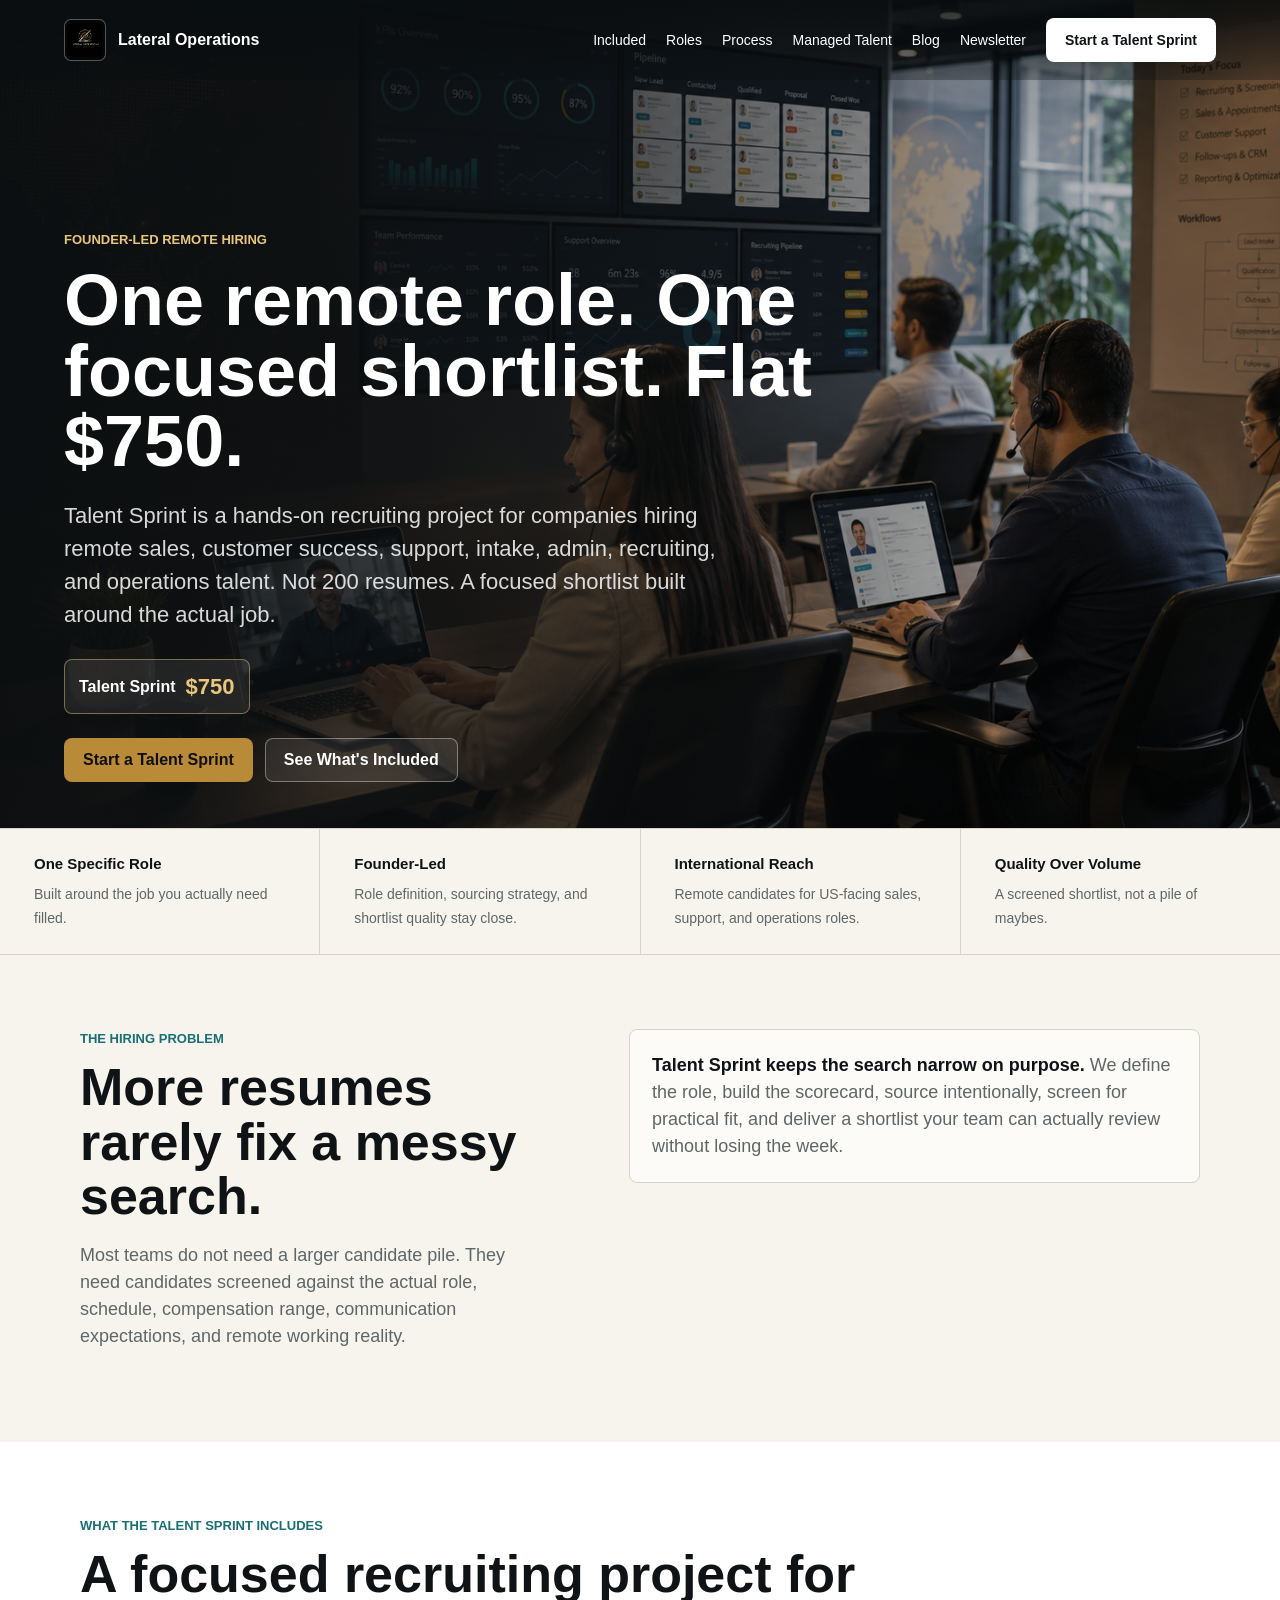
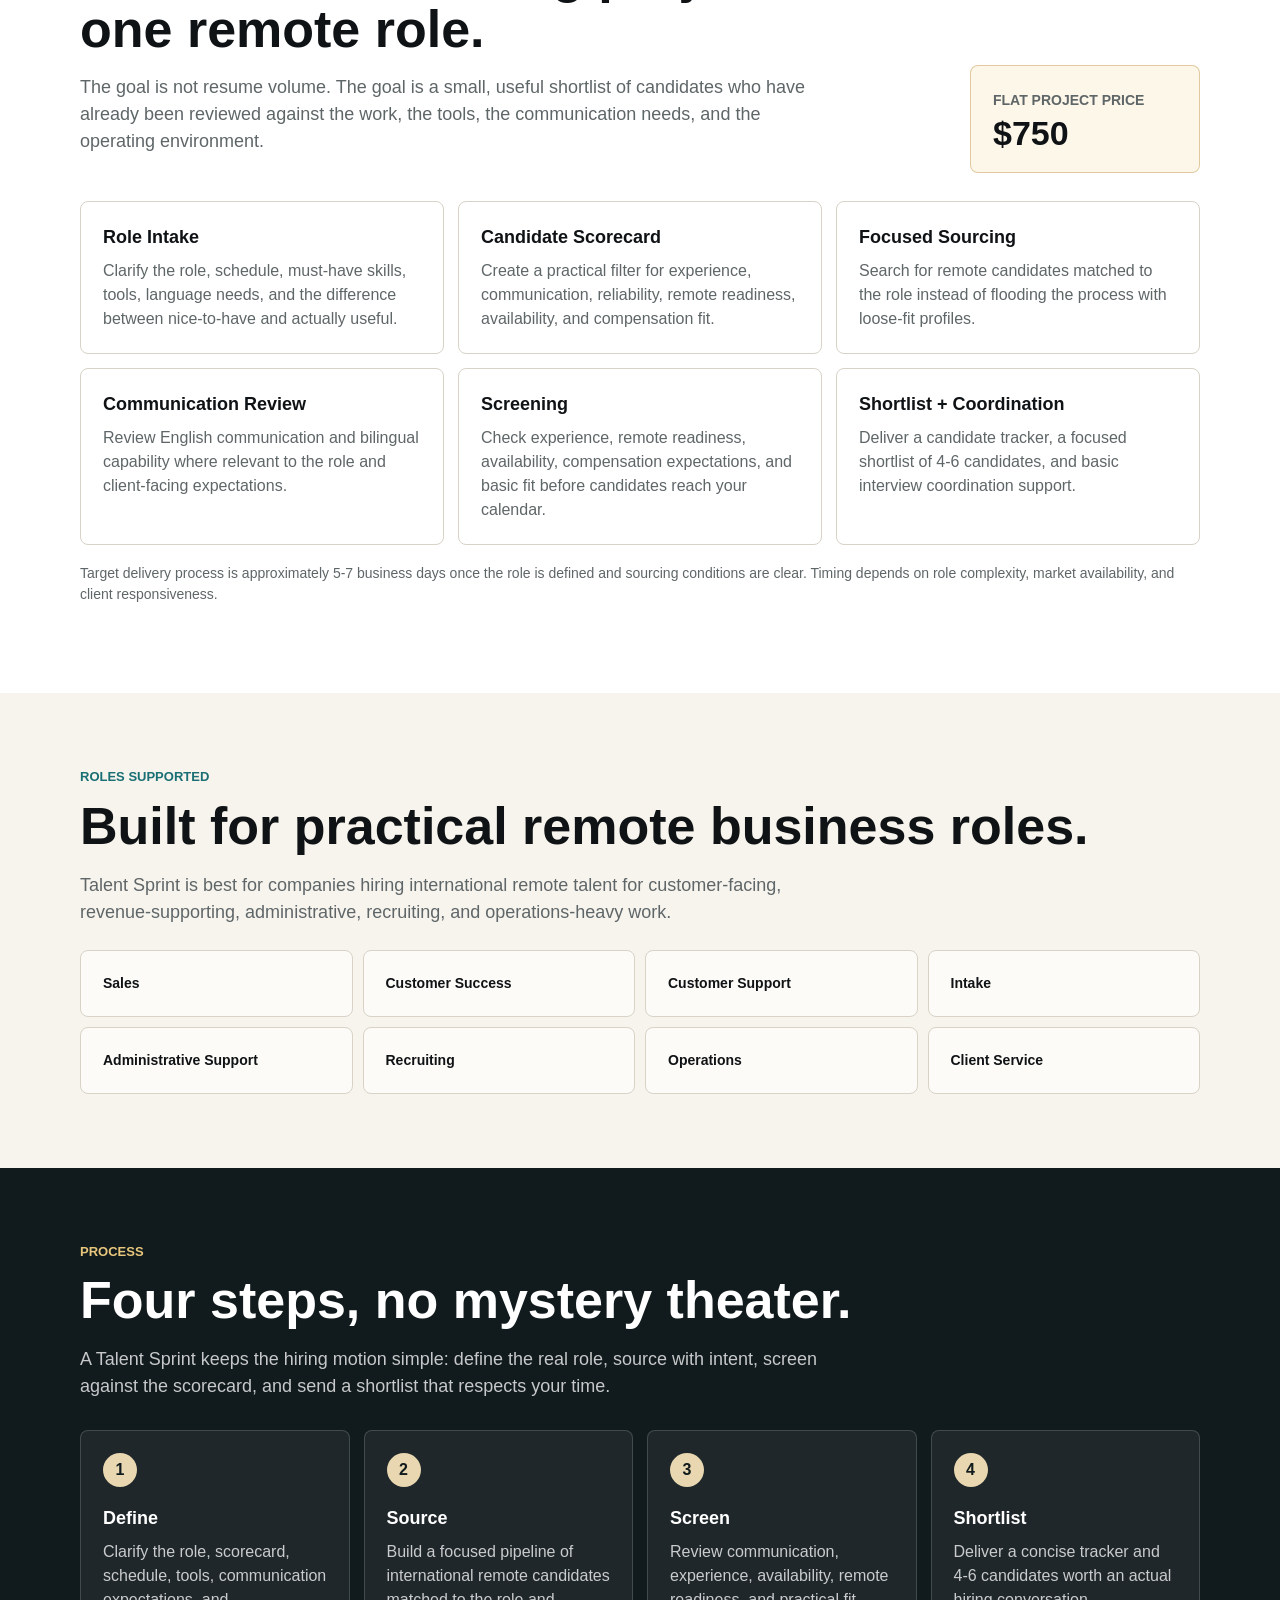
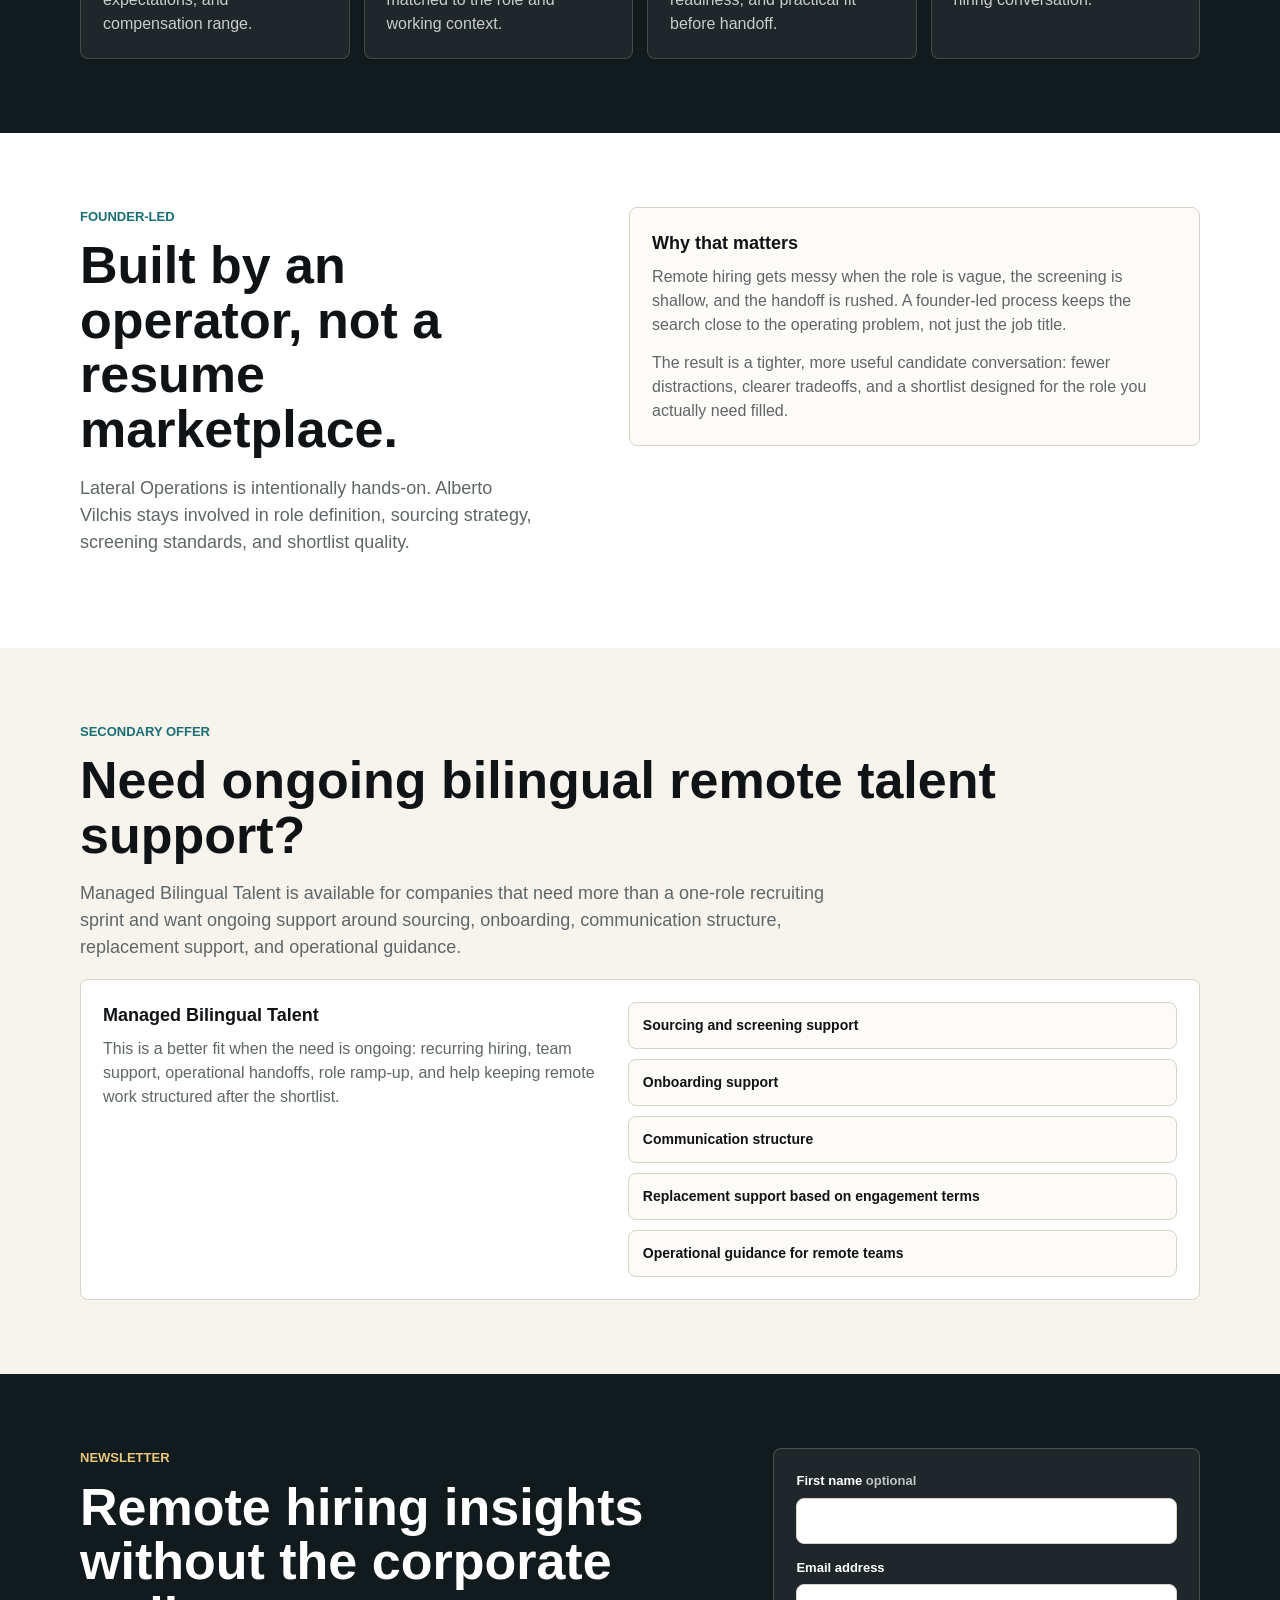
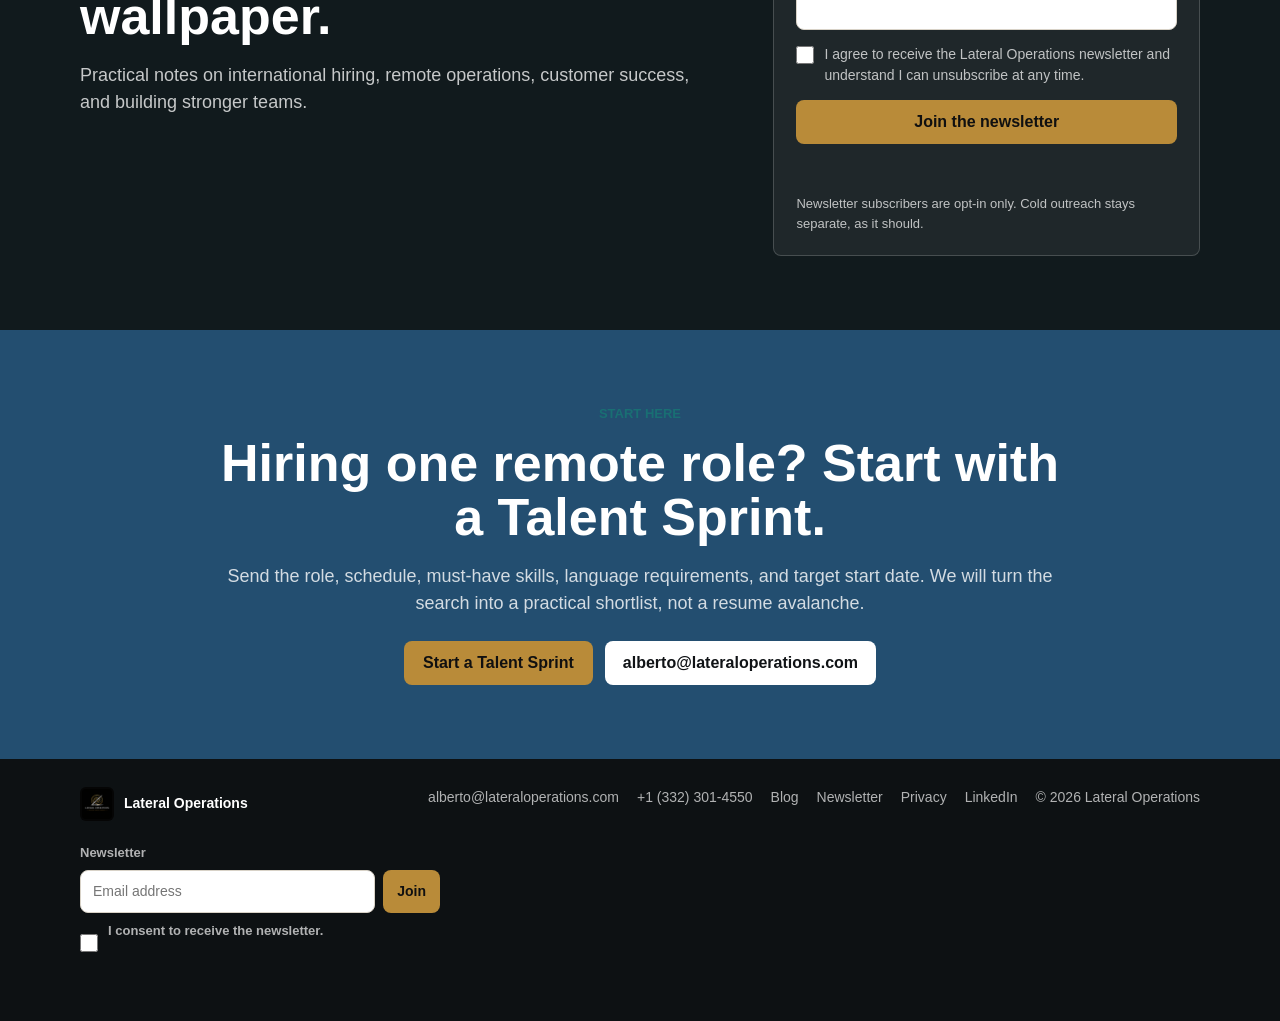
==== commit b47f2ffe: "Add homepage newsletter entry points" ====
--- a/index.html
+++ b/index.html
@@ -3,10 +3,21 @@
 <head>
   <meta charset="utf-8">
   <meta name="viewport" content="width=device-width, initial-scale=1">
-  <title>Talent Sprint by Lateral Operations | Founder-Led International Remote Hiring</title>
-  <meta name="description" content="Lateral Operations runs founder-led Talent Sprint recruiting projects for international remote sales, customer success, support, intake, admin, recruiting, and operations roles. Flat $750 for one focused remote role.">
-  <meta name="codex-deploy-version" content="homepage-conversion-2026-07-22-v1">
+  <title>Talent Sprint | Founder-Led Remote Hiring | Lateral Operations</title>
+  <meta name="description" content="Founder-led recruiting for one remote role. Get a focused, screened shortlist of international or bilingual talent through a flat $750 Talent Sprint.">
+  <meta name="codex-deploy-version" content="homepage-conversion-2026-07-22-v2">
+  <link rel="canonical" href="https://www.lateraloperations.com/">
+  <meta property="og:title" content="Talent Sprint | Founder-Led Remote Hiring | Lateral Operations">
+  <meta property="og:description" content="Founder-led recruiting for one remote role. Get a focused, screened shortlist of international or bilingual talent through a flat $750 Talent Sprint.">
+  <meta property="og:url" content="https://www.lateraloperations.com/">
+  <meta property="og:image" content="https://www.lateraloperations.com/assets/lateral-operations-hero.png">
+  <meta property="og:type" content="website">
+  <meta name="twitter:card" content="summary_large_image">
+  <meta name="twitter:title" content="Talent Sprint | Founder-Led Remote Hiring | Lateral Operations">
+  <meta name="twitter:description" content="Founder-led recruiting for one remote role. Get a focused, screened shortlist of international or bilingual talent through a flat $750 Talent Sprint.">
+  <meta name="twitter:image" content="https://www.lateraloperations.com/assets/lateral-operations-hero.png">
   <link rel="icon" href="assets/lateral-operations-logo.png" type="image/png">
+  <link rel="alternate" type="application/rss+xml" title="Lateral Operations Blog" href="https://www.lateraloperations.com/rss.xml">
   <style>
     :root {
       --ink: #101316;
@@ -566,6 +577,7 @@
       }
     }
   </style>
+  <link rel="stylesheet" href="assets/site.css">
 </head>
 <body>
   <header class="nav">
@@ -578,6 +590,8 @@
       <a href="#roles">Roles</a>
       <a href="#process">Process</a>
       <a href="#managed">Managed Talent</a>
+      <a href="blog/">Blog</a>
+      <a href="newsletter/">Newsletter</a>
       <a class="nav-cta" href="https://calendar.app.google/tW24dFbjDKWzCcVLA" target="_blank" rel="noopener">Start a Talent Sprint</a>
     </nav>
   </header>
@@ -759,6 +773,35 @@
       </div>
     </section>
 
+    <section class="newsletter-band" aria-labelledby="newsletter-heading">
+      <div class="section-inner newsletter-grid">
+        <div>
+          <div class="section-kicker">Newsletter</div>
+          <h2 id="newsletter-heading">Remote hiring insights without the corporate wallpaper.</h2>
+          <p class="lead">Practical notes on international hiring, remote operations, customer success, and building stronger teams.</p>
+        </div>
+        <form class="newsletter-form" data-newsletter-form novalidate>
+          <input type="text" name="website" tabindex="-1" autocomplete="off" class="form-hp" aria-hidden="true">
+          <input type="hidden" name="formStartedAt" data-form-started-at>
+          <div class="form-row">
+            <label for="home-first-name">First name <span>optional</span></label>
+            <input id="home-first-name" name="firstName" type="text" autocomplete="given-name">
+          </div>
+          <div class="form-row">
+            <label for="home-email">Email address</label>
+            <input id="home-email" name="email" type="email" autocomplete="email" required>
+          </div>
+          <label class="consent-row">
+            <input name="consent" type="checkbox" required>
+            <span>I agree to receive the Lateral Operations newsletter and understand I can unsubscribe at any time.</span>
+          </label>
+          <button class="button primary" type="submit">Join the newsletter</button>
+          <p class="form-message" data-form-message role="status" aria-live="polite"></p>
+          <p class="privacy-note">Newsletter subscribers are opt-in only. Cold outreach stays separate, as it should.</p>
+        </form>
+      </div>
+    </section>
+
     <section id="booking" class="cta">
       <div class="section-inner">
         <div class="section-kicker">Start here</div>
@@ -780,10 +823,29 @@
       </span>
       <div class="footer-links">
         <a href="mailto:alberto@lateraloperations.com?subject=Talent%20Sprint%20Inquiry">alberto@lateraloperations.com</a>
-        <a href="https://www.linkedin.com/company/lateral-operations/" rel="noopener">LinkedIn</a>
+        <a href="tel:+13323014550">+1 (332) 301-4550</a>
+        <a href="blog/">Blog</a>
+        <a href="newsletter/">Newsletter</a>
+        <a href="privacy/">Privacy</a>
+        <a href="https://www.linkedin.com/company/lateral-operations/" target="_blank" rel="noopener">LinkedIn</a>
         <span>&copy; 2026 Lateral Operations</span>
       </div>
+      <form class="footer-newsletter" data-newsletter-form novalidate aria-label="Newsletter signup">
+        <input type="text" name="website" tabindex="-1" autocomplete="off" class="form-hp" aria-hidden="true">
+        <input type="hidden" name="formStartedAt" data-form-started-at>
+        <label for="footer-email">Newsletter</label>
+        <div class="footer-form-row">
+          <input id="footer-email" name="email" type="email" autocomplete="email" placeholder="Email address" required>
+          <button type="submit">Join</button>
+        </div>
+        <label class="footer-consent">
+          <input name="consent" type="checkbox" required>
+          <span>I consent to receive the newsletter.</span>
+        </label>
+        <p class="form-message" data-form-message role="status" aria-live="polite"></p>
+      </form>
     </div>
   </footer>
+  <script src="assets/newsletter.js" defer></script>
 </body>
 </html>
--- a/assets/site.css
+++ b/assets/site.css
@@ -0,0 +1,553 @@
+:root {
+  --ink: #101316;
+  --paper: #f7f4ee;
+  --panel: #ffffff;
+  --line: #d8d2c7;
+  --muted: #5f6668;
+  --gold: #b98b39;
+  --teal: #196f73;
+  --blue: #234e70;
+  --dark: #111a1d;
+  --silver: #c8c8c4;
+  --radius: 8px;
+}
+
+* {
+  box-sizing: border-box;
+}
+
+html {
+  scroll-behavior: smooth;
+}
+
+body {
+  margin: 0;
+  font-family: Arial, Helvetica, sans-serif;
+  color: var(--ink);
+  background: var(--paper);
+  line-height: 1.5;
+}
+
+a {
+  color: inherit;
+  text-decoration: none;
+}
+
+a:hover,
+a:focus-visible {
+  text-decoration: underline;
+  text-underline-offset: 4px;
+}
+
+button,
+input {
+  font: inherit;
+}
+
+input {
+  width: 100%;
+  min-height: 44px;
+  border: 1px solid var(--line);
+  border-radius: var(--radius);
+  padding: 10px 12px;
+  color: var(--ink);
+  background: #fff;
+}
+
+input:focus-visible,
+button:focus-visible,
+a:focus-visible {
+  outline: 3px solid rgba(232, 199, 125, .78);
+  outline-offset: 3px;
+}
+
+.nav {
+  position: fixed;
+  z-index: 10;
+  top: 0;
+  left: 0;
+  right: 0;
+  display: flex;
+  align-items: center;
+  justify-content: space-between;
+  gap: 24px;
+  padding: 18px clamp(18px, 5vw, 64px);
+  color: #fff;
+  background: linear-gradient(180deg, rgba(10, 14, 16, .82), rgba(10, 14, 16, .3));
+}
+
+.brand {
+  display: flex;
+  align-items: center;
+  gap: 12px;
+  font-weight: 700;
+}
+
+.brand-logo {
+  width: 42px;
+  height: 42px;
+  border: 1px solid rgba(255, 255, 255, .32);
+  border-radius: 7px;
+  object-fit: contain;
+  background: #050505;
+  padding: 3px;
+  display: block;
+  flex: 0 0 auto;
+}
+
+.nav-links {
+  display: flex;
+  align-items: center;
+  gap: 20px;
+  font-size: 14px;
+}
+
+.nav-cta,
+.button {
+  display: inline-flex;
+  align-items: center;
+  justify-content: center;
+  min-height: 44px;
+  padding: 0 18px;
+  border: 1px solid transparent;
+  border-radius: var(--radius);
+  font-weight: 700;
+  white-space: nowrap;
+  cursor: pointer;
+}
+
+.nav-cta {
+  background: #fff;
+  color: var(--ink);
+}
+
+.button.primary {
+  background: var(--gold);
+  color: #101010;
+}
+
+.button.secondary {
+  border-color: rgba(255, 255, 255, .36);
+  color: #fff;
+  background: rgba(255, 255, 255, .08);
+}
+
+.button:disabled,
+.footer-newsletter button:disabled {
+  cursor: wait;
+  opacity: .68;
+}
+
+section {
+  padding: 74px clamp(20px, 5vw, 72px);
+}
+
+.section-inner {
+  width: min(1120px, 100%);
+  margin: 0 auto;
+}
+
+.section-kicker {
+  color: var(--teal);
+  font-size: 13px;
+  font-weight: 800;
+  text-transform: uppercase;
+  margin-bottom: 12px;
+}
+
+h1,
+h2,
+h3,
+p {
+  margin-top: 0;
+}
+
+h1 {
+  font-size: clamp(40px, 7vw, 72px);
+  line-height: .98;
+  letter-spacing: 0;
+  margin-bottom: 22px;
+}
+
+h2 {
+  font-size: clamp(31px, 4.8vw, 52px);
+  line-height: 1.05;
+  letter-spacing: 0;
+  margin-bottom: 18px;
+}
+
+h3 {
+  font-size: 20px;
+  margin-bottom: 8px;
+}
+
+.lead {
+  color: var(--muted);
+  font-size: 18px;
+  max-width: 760px;
+}
+
+.page-hero {
+  color: #fff;
+  background:
+    linear-gradient(90deg, rgba(12, 15, 17, .96) 0%, rgba(12, 15, 17, .82) 54%, rgba(12, 15, 17, .5) 100%),
+    url("lateral-operations-hero.png") center / cover no-repeat;
+  padding-top: 150px;
+  padding-bottom: 64px;
+}
+
+.page-hero .section-kicker {
+  color: #e8c77d;
+}
+
+.page-hero .lead,
+.page-hero p {
+  color: rgba(255, 255, 255, .82);
+}
+
+.page-hero-narrow {
+  width: min(860px, 100%);
+}
+
+.meta-row,
+.article-meta {
+  display: flex;
+  flex-wrap: wrap;
+  gap: 10px;
+  color: var(--muted);
+  font-size: 14px;
+}
+
+.page-hero .meta-row,
+.page-hero .article-meta {
+  color: rgba(255, 255, 255, .72);
+}
+
+.pill {
+  display: inline-flex;
+  align-items: center;
+  min-height: 30px;
+  padding: 4px 10px;
+  border: 1px solid rgba(185, 139, 57, .42);
+  border-radius: var(--radius);
+  background: #fdf7e9;
+  color: var(--ink);
+  font-size: 13px;
+  font-weight: 700;
+}
+
+.page-hero .pill {
+  background: rgba(232, 199, 125, .12);
+  color: #f5dfad;
+}
+
+.blog-list {
+  display: grid;
+  grid-template-columns: repeat(3, minmax(0, 1fr));
+  gap: 16px;
+  margin-top: 28px;
+}
+
+.post-card,
+.newsletter-form,
+.simple-card {
+  background: var(--panel);
+  border: 1px solid var(--line);
+  border-radius: var(--radius);
+  padding: 22px;
+}
+
+.post-card {
+  display: flex;
+  flex-direction: column;
+  gap: 12px;
+}
+
+.post-card p {
+  color: var(--muted);
+  margin-bottom: 0;
+}
+
+.post-card .read-link {
+  margin-top: auto;
+  color: var(--ink);
+  font-weight: 800;
+}
+
+.category-grid {
+  display: grid;
+  grid-template-columns: repeat(5, minmax(0, 1fr));
+  gap: 10px;
+  margin-top: 24px;
+}
+
+.category-grid span {
+  padding: 12px 14px;
+  border: 1px solid var(--line);
+  border-radius: var(--radius);
+  background: #fdfbf7;
+  color: var(--ink);
+  font-size: 14px;
+  font-weight: 700;
+}
+
+.newsletter-band {
+  background: #111a1d;
+  color: #fff;
+}
+
+.newsletter-band .section-kicker {
+  color: #e8c77d;
+}
+
+.newsletter-band .lead {
+  color: rgba(255, 255, 255, .76);
+}
+
+.newsletter-grid {
+  display: grid;
+  grid-template-columns: minmax(0, .95fr) minmax(320px, .65fr);
+  gap: clamp(28px, 6vw, 70px);
+  align-items: start;
+}
+
+.newsletter-form {
+  display: grid;
+  gap: 14px;
+}
+
+.newsletter-band .newsletter-form {
+  background: rgba(255, 255, 255, .06);
+  border-color: rgba(255, 255, 255, .18);
+}
+
+.form-row {
+  display: grid;
+  gap: 7px;
+}
+
+.form-row label,
+.footer-newsletter label {
+  font-size: 13px;
+  font-weight: 800;
+}
+
+.form-row label span {
+  color: var(--muted);
+  font-weight: 700;
+}
+
+.newsletter-band .form-row label span,
+.newsletter-band .privacy-note,
+.newsletter-band .consent-row,
+.newsletter-band .form-message {
+  color: rgba(255, 255, 255, .72);
+}
+
+.consent-row,
+.footer-consent {
+  display: grid;
+  grid-template-columns: 18px minmax(0, 1fr);
+  gap: 10px;
+  align-items: start;
+  color: var(--muted);
+  font-size: 14px;
+}
+
+.consent-row input,
+.footer-consent input {
+  width: 18px;
+  min-height: 18px;
+  margin: 2px 0 0;
+}
+
+.form-hp {
+  position: absolute;
+  left: -9999px;
+  width: 1px;
+  height: 1px;
+  opacity: 0;
+}
+
+.form-message {
+  min-height: 22px;
+  margin: 0;
+  color: var(--muted);
+  font-size: 14px;
+}
+
+.form-message.is-error {
+  color: #8b1e1e;
+}
+
+.form-message.is-success {
+  color: #0f6a3b;
+}
+
+.newsletter-band .form-message.is-error {
+  color: #ffb4a8;
+}
+
+.newsletter-band .form-message.is-success {
+  color: #a7e4bd;
+}
+
+.privacy-note {
+  margin: 0;
+  color: var(--muted);
+  font-size: 13px;
+}
+
+.article-shell {
+  width: min(760px, 100%);
+  margin: 0 auto;
+}
+
+.article-shell article {
+  font-size: 18px;
+}
+
+.article-shell p,
+.article-shell li {
+  color: #363d3f;
+}
+
+.article-shell h2 {
+  margin-top: 42px;
+  font-size: clamp(28px, 4vw, 40px);
+}
+
+.article-shell ul {
+  padding-left: 22px;
+}
+
+.article-cta {
+  margin-top: 46px;
+  padding: 28px;
+  border: 1px solid rgba(185, 139, 57, .42);
+  border-radius: var(--radius);
+  background: #fdf7e9;
+}
+
+.article-cta p {
+  color: var(--muted);
+}
+
+.related-band {
+  background: #fff;
+}
+
+.privacy-layout {
+  display: grid;
+  gap: 18px;
+}
+
+footer {
+  padding: 28px clamp(20px, 5vw, 72px);
+  background: #0d1113;
+  color: rgba(255, 255, 255, .68);
+  font-size: 14px;
+}
+
+footer .section-inner {
+  display: flex;
+  align-items: start;
+  justify-content: space-between;
+  gap: 22px;
+  flex-wrap: wrap;
+}
+
+.footer-brand {
+  display: flex;
+  align-items: center;
+  gap: 10px;
+  font-weight: 700;
+  color: #fff;
+}
+
+.footer-logo {
+  width: 34px;
+  height: 34px;
+  border-radius: 6px;
+  object-fit: contain;
+  background: #050505;
+  padding: 2px;
+}
+
+.footer-links {
+  display: flex;
+  align-items: center;
+  gap: 18px;
+  flex-wrap: wrap;
+}
+
+.footer-newsletter {
+  width: min(360px, 100%);
+  display: grid;
+  gap: 8px;
+}
+
+.footer-form-row {
+  display: grid;
+  grid-template-columns: minmax(0, 1fr) auto;
+  gap: 8px;
+}
+
+.footer-newsletter input {
+  min-height: 40px;
+}
+
+.footer-newsletter button {
+  min-height: 40px;
+  border: 0;
+  border-radius: var(--radius);
+  padding: 0 14px;
+  background: var(--gold);
+  color: #101010;
+  font-weight: 800;
+  cursor: pointer;
+}
+
+.footer-consent {
+  color: rgba(255, 255, 255, .68);
+  font-size: 12px;
+}
+
+@media (max-width: 960px) {
+  .nav {
+    position: absolute;
+  }
+
+  .nav-links {
+    display: none;
+  }
+
+  .blog-list,
+  .newsletter-grid,
+  .category-grid {
+    grid-template-columns: 1fr;
+  }
+}
+
+@media (max-width: 560px) {
+  .brand-name {
+    display: none;
+  }
+
+  section {
+    padding-top: 58px;
+    padding-bottom: 58px;
+  }
+
+  .page-hero {
+    padding-top: 118px;
+  }
+
+  .button {
+    width: 100%;
+  }
+
+  .footer-form-row {
+    grid-template-columns: 1fr;
+  }
+}
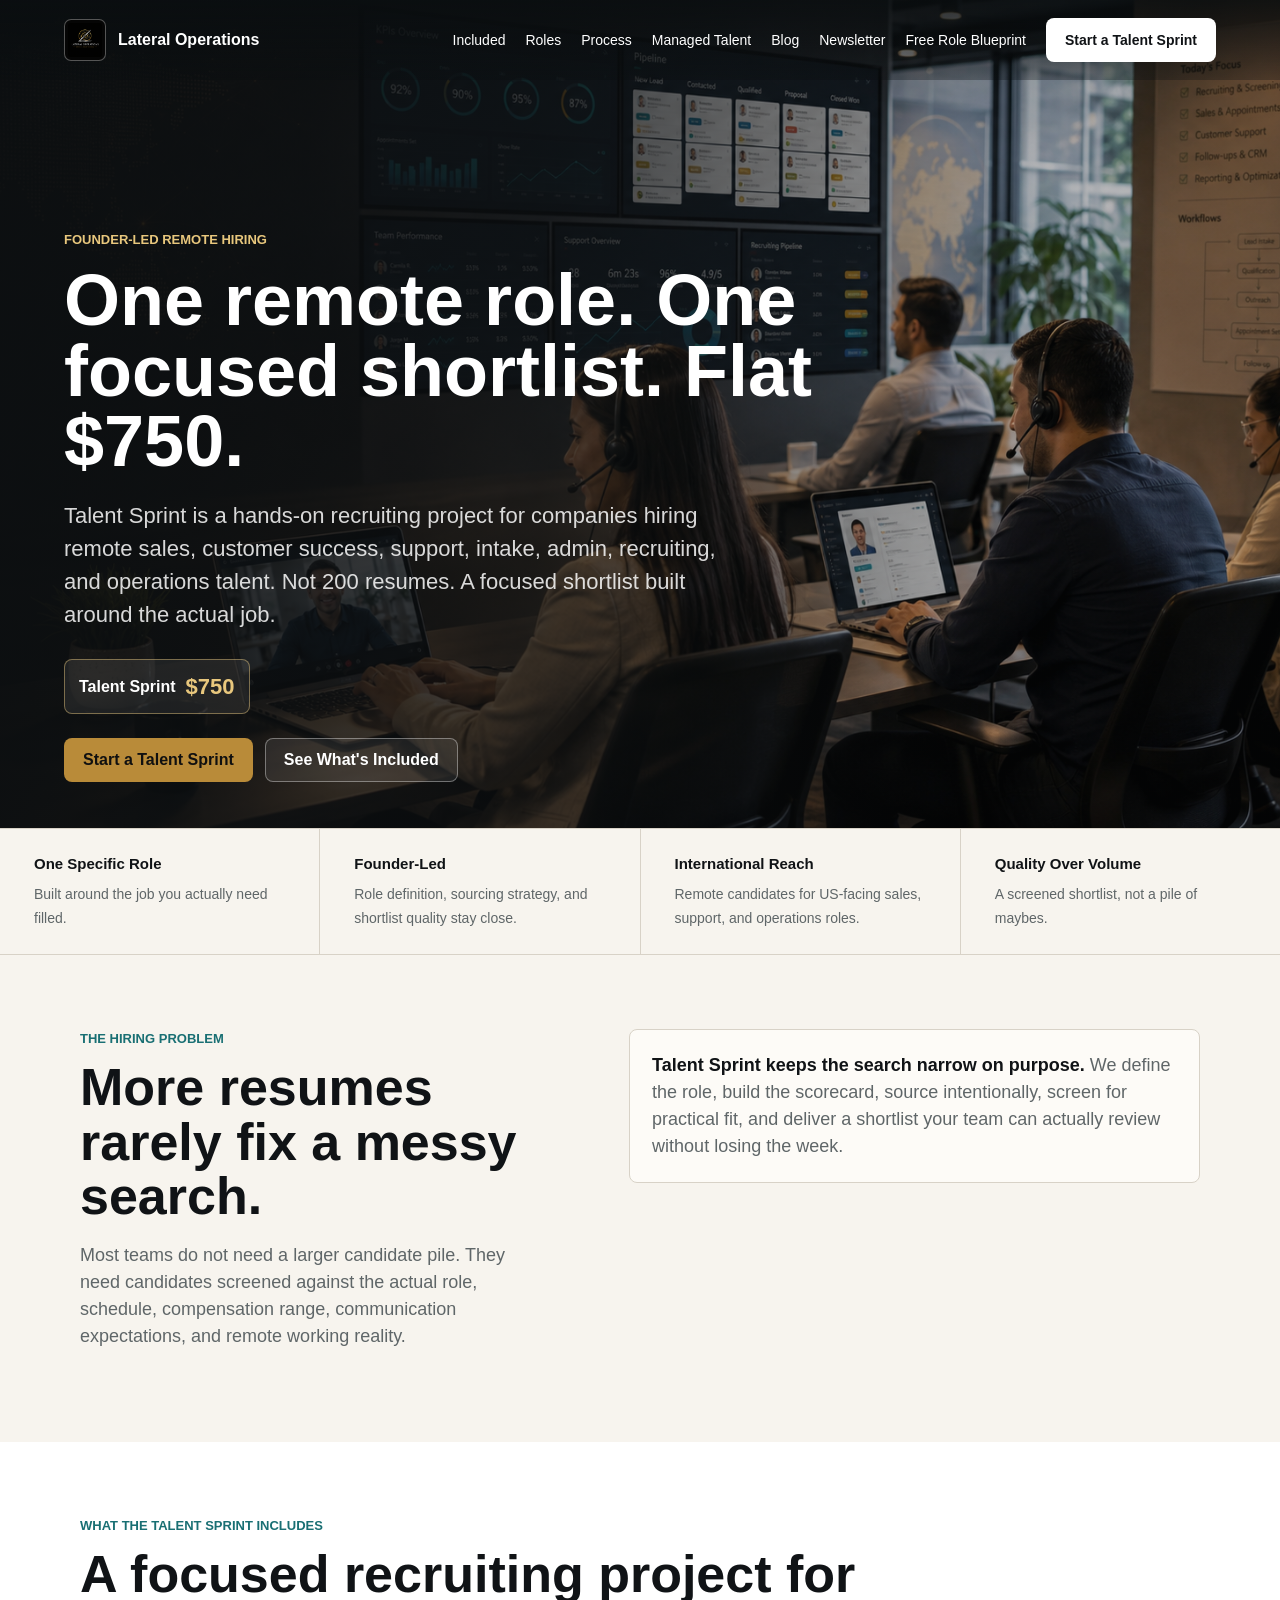
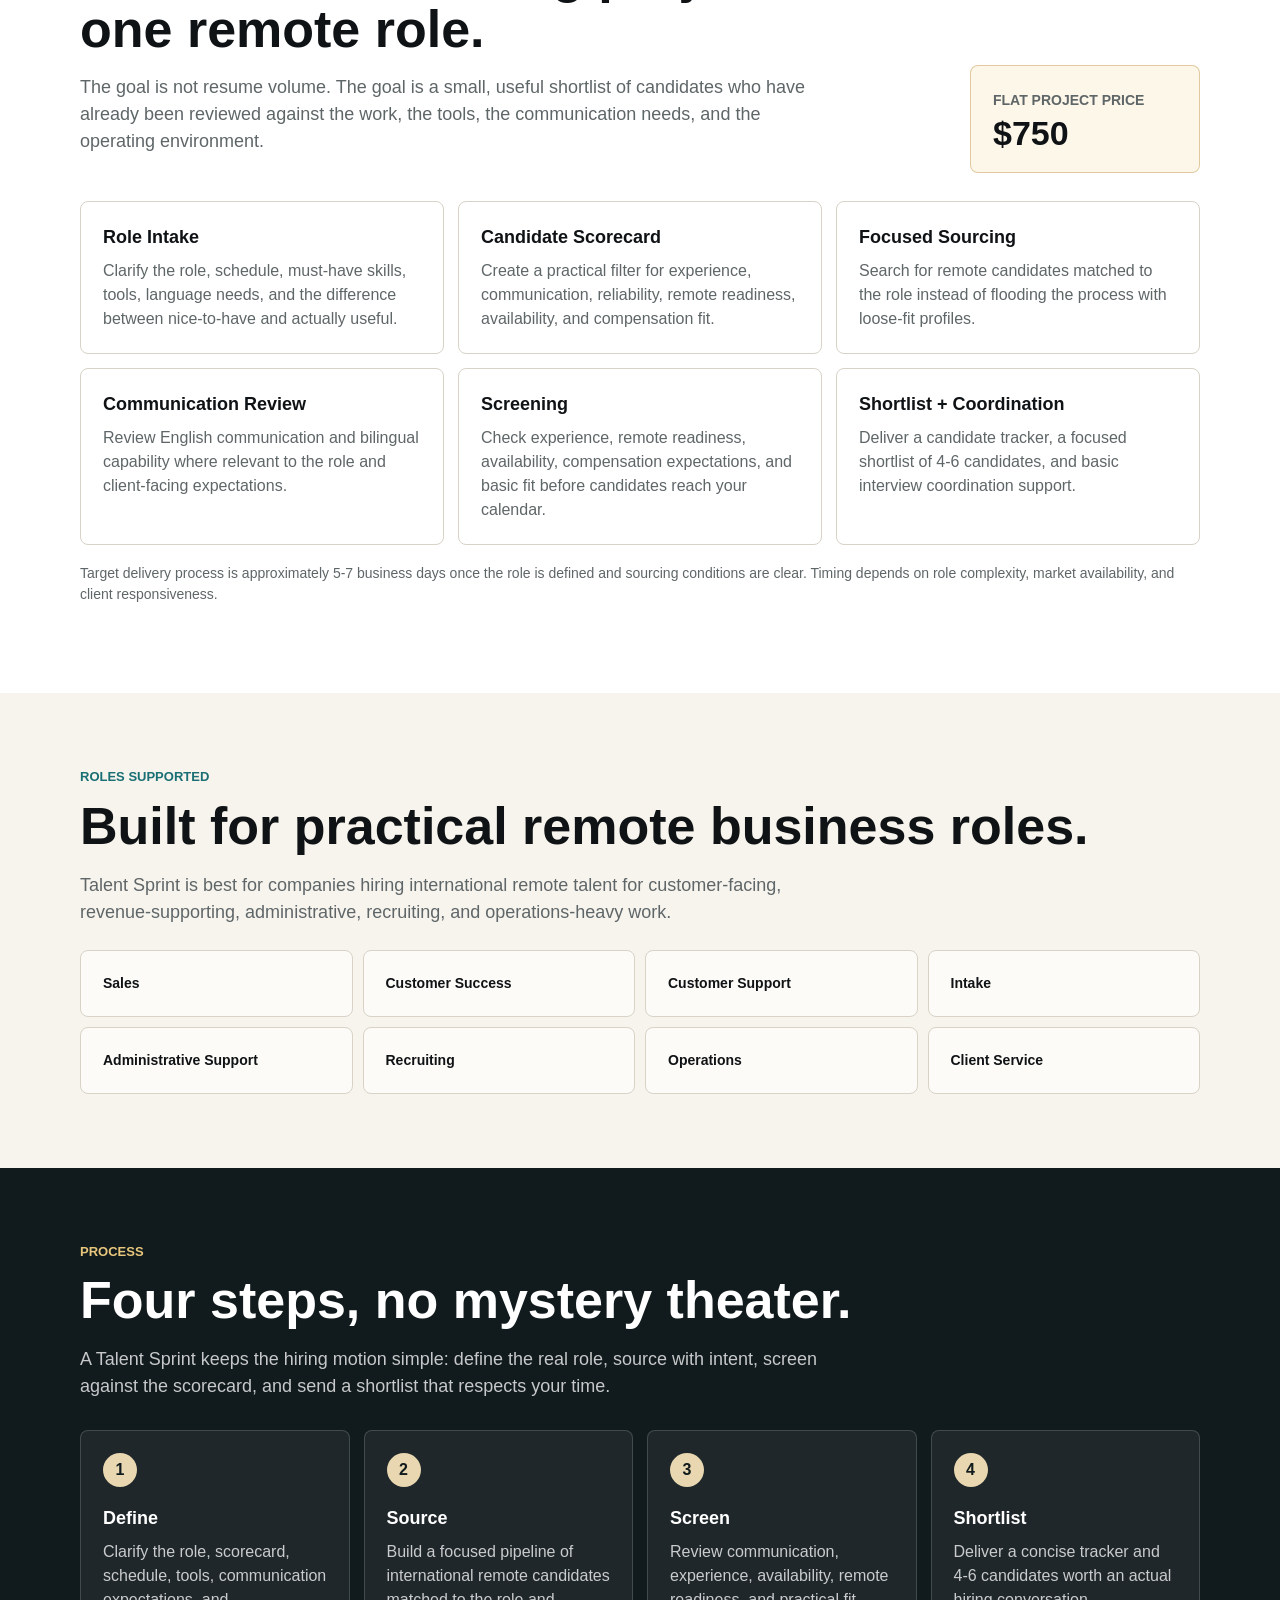
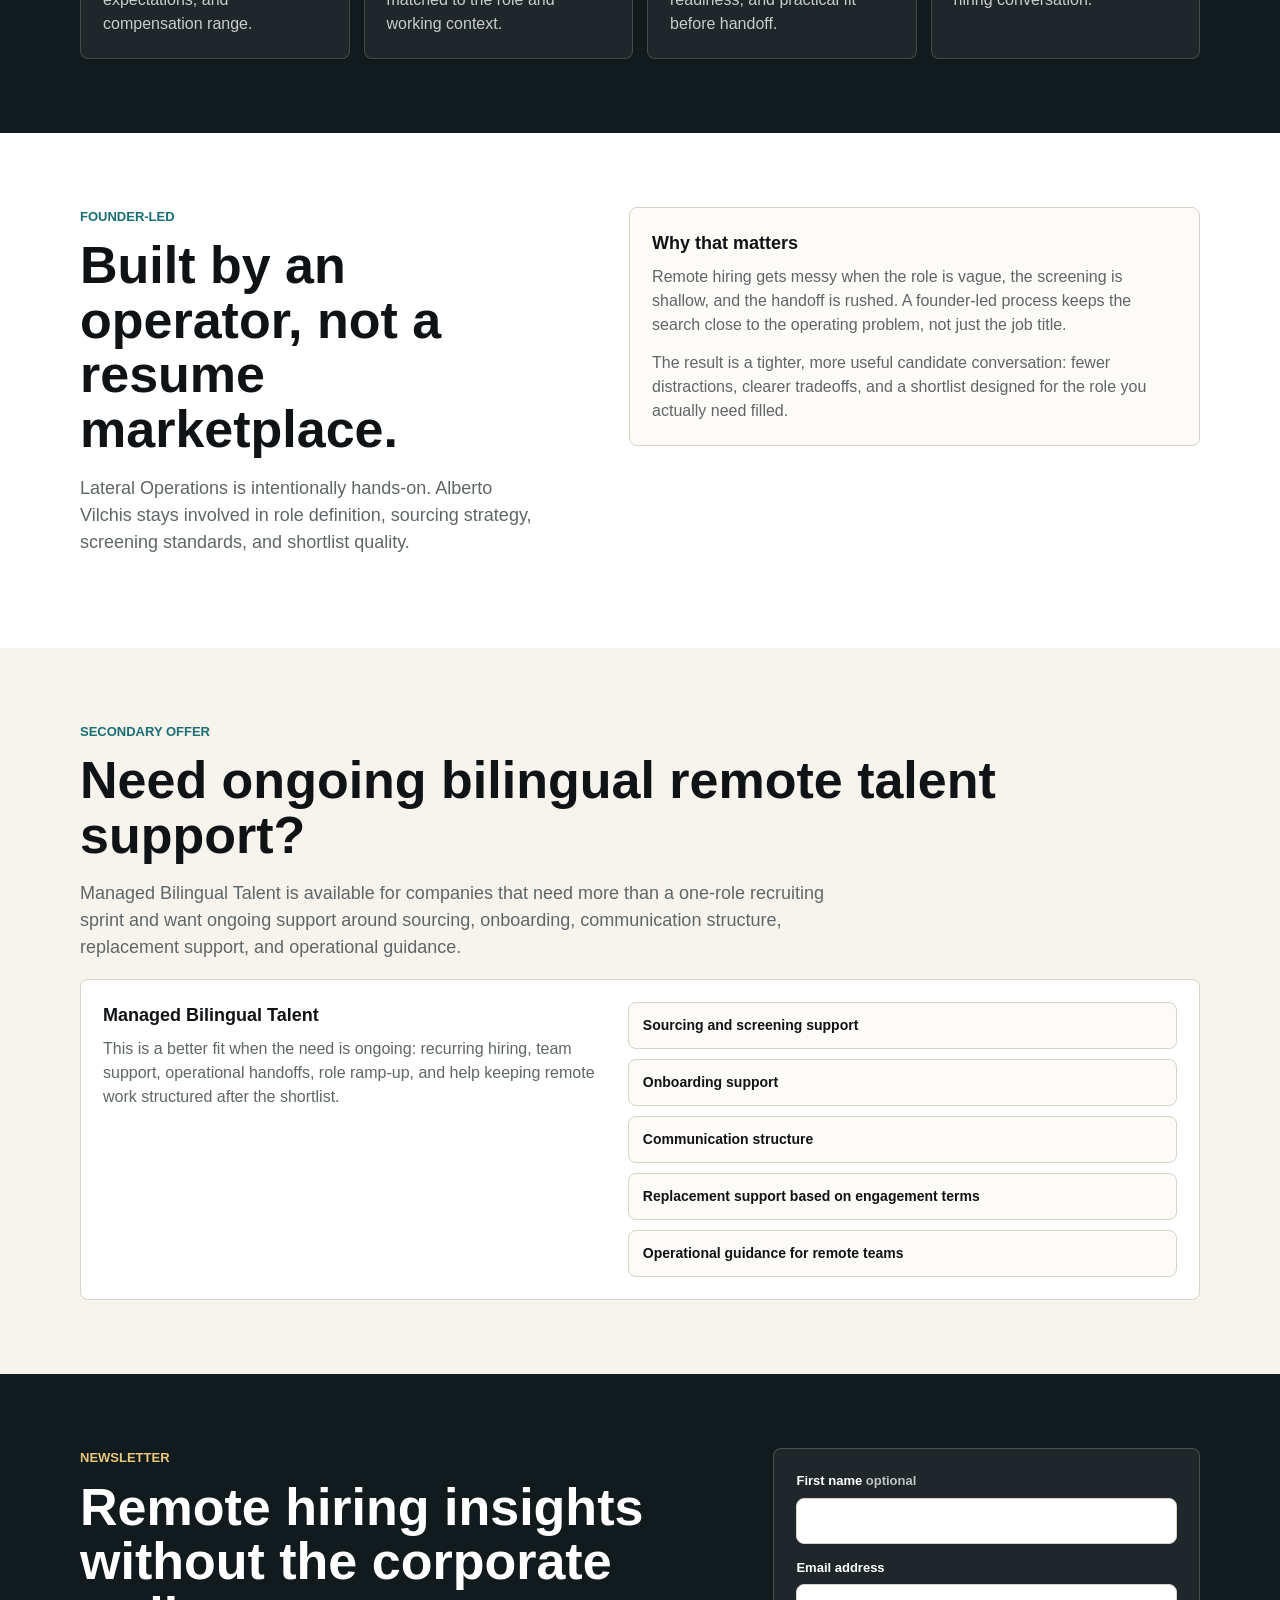
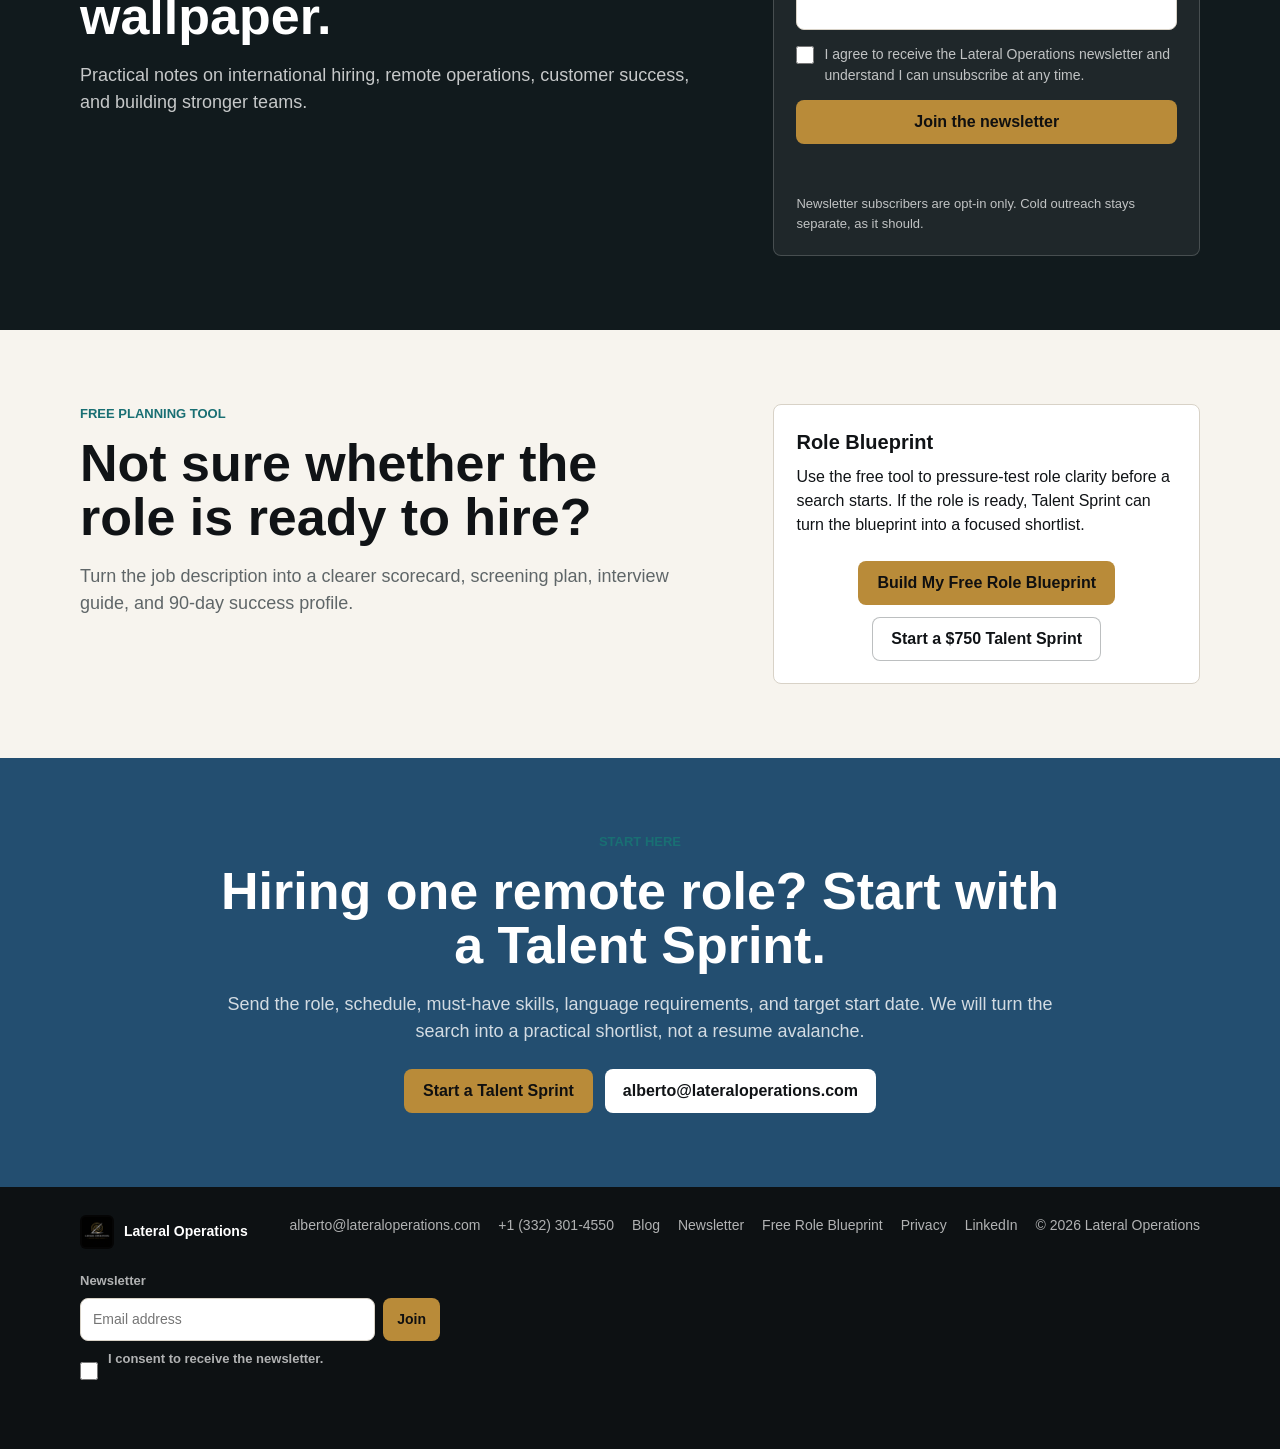
==== commit 912974c3: "Add free Role Blueprint lead magnet" ====
--- a/index.html
+++ b/index.html
@@ -592,6 +592,7 @@
       <a href="#managed">Managed Talent</a>
       <a href="blog/">Blog</a>
       <a href="newsletter/">Newsletter</a>
+      <a href="role-blueprint/">Free Role Blueprint</a>
       <a class="nav-cta" href="https://calendar.app.google/tW24dFbjDKWzCcVLA" target="_blank" rel="noopener">Start a Talent Sprint</a>
     </nav>
   </header>
@@ -802,6 +803,24 @@
       </div>
     </section>
 
+    <section class="blueprint-promo" aria-labelledby="blueprint-promo-heading">
+      <div class="section-inner newsletter-grid">
+        <div>
+          <div class="section-kicker">Free planning tool</div>
+          <h2 id="blueprint-promo-heading">Not sure whether the role is ready to hire?</h2>
+          <p class="lead">Turn the job description into a clearer scorecard, screening plan, interview guide, and 90-day success profile.</p>
+        </div>
+        <div class="simple-card">
+          <h3>Role Blueprint</h3>
+          <p>Use the free tool to pressure-test role clarity before a search starts. If the role is ready, Talent Sprint can turn the blueprint into a focused shortlist.</p>
+          <div class="cta-actions">
+            <a class="button primary" href="role-blueprint/">Build My Free Role Blueprint</a>
+            <a class="button secondary dark" href="https://calendar.app.google/tW24dFbjDKWzCcVLA" target="_blank" rel="noopener">Start a $750 Talent Sprint</a>
+          </div>
+        </div>
+      </div>
+    </section>
+
     <section id="booking" class="cta">
       <div class="section-inner">
         <div class="section-kicker">Start here</div>
@@ -826,6 +845,7 @@
         <a href="tel:+13323014550">+1 (332) 301-4550</a>
         <a href="blog/">Blog</a>
         <a href="newsletter/">Newsletter</a>
+        <a href="role-blueprint/">Free Role Blueprint</a>
         <a href="privacy/">Privacy</a>
         <a href="https://www.linkedin.com/company/lateral-operations/" target="_blank" rel="noopener">LinkedIn</a>
         <span>&copy; 2026 Lateral Operations</span>
--- a/assets/site.css
+++ b/assets/site.css
@@ -40,11 +40,15 @@
 }
 
 button,
-input {
+input,
+select,
+textarea {
   font: inherit;
 }
 
-input {
+input,
+select,
+textarea {
   width: 100%;
   min-height: 44px;
   border: 1px solid var(--line);
@@ -55,10 +59,16 @@
 }
 
 input:focus-visible,
+select:focus-visible,
+textarea:focus-visible,
 button:focus-visible,
 a:focus-visible {
   outline: 3px solid rgba(232, 199, 125, .78);
   outline-offset: 3px;
+}
+
+textarea {
+  resize: vertical;
 }
 
 .nav {
@@ -132,6 +142,12 @@
   background: rgba(255, 255, 255, .08);
 }
 
+.button.secondary.dark {
+  border-color: rgba(17, 26, 29, .28);
+  color: var(--ink);
+  background: #fff;
+}
+
 .button:disabled,
 .footer-newsletter button:disabled {
   cursor: wait;
@@ -442,6 +458,185 @@
   gap: 18px;
 }
 
+.role-blueprint-hero .cta-actions {
+  margin-top: 28px;
+}
+
+.blueprint-shell {
+  background: #f7f4ee;
+}
+
+.blueprint-intro {
+  display: grid;
+  grid-template-columns: minmax(0, 1fr) auto;
+  gap: 24px;
+  align-items: start;
+  margin-bottom: 28px;
+}
+
+.step-progress {
+  display: grid;
+  grid-template-columns: repeat(4, minmax(0, 1fr));
+  gap: 8px;
+  margin: 0;
+  padding: 0;
+  list-style: none;
+  min-width: min(520px, 100%);
+}
+
+.step-progress li {
+  border: 1px solid var(--line);
+  border-radius: var(--radius);
+  padding: 10px 12px;
+  background: #fff;
+  color: var(--muted);
+  font-size: 13px;
+  font-weight: 800;
+  text-align: center;
+}
+
+.step-progress li.is-active {
+  border-color: rgba(185, 139, 57, .7);
+  background: #fdf7e9;
+  color: var(--ink);
+}
+
+.blueprint-form,
+.blueprint-step {
+  display: grid;
+  gap: 18px;
+}
+
+.blueprint-step {
+  border: 1px solid var(--line);
+  border-radius: var(--radius);
+  padding: clamp(20px, 4vw, 34px);
+  background: #fff;
+}
+
+.blueprint-step[hidden] {
+  display: none;
+}
+
+.form-grid {
+  display: grid;
+  gap: 16px;
+}
+
+.two-columns {
+  grid-template-columns: repeat(2, minmax(0, 1fr));
+}
+
+.field-warning {
+  margin: 0 0 6px;
+  color: #8b1e1e;
+  font-size: 13px;
+  font-weight: 700;
+}
+
+.form-actions,
+.report-actions,
+.cta-actions {
+  display: flex;
+  flex-wrap: wrap;
+  gap: 12px;
+  align-items: center;
+}
+
+.diagnosis-panel,
+.blueprint-report {
+  display: grid;
+  gap: 16px;
+}
+
+.score-meter {
+  display: flex;
+  align-items: baseline;
+  gap: 14px;
+  padding: 20px;
+  border: 1px solid rgba(185, 139, 57, .5);
+  border-radius: var(--radius);
+  background: #fdf7e9;
+}
+
+.score-number {
+  color: var(--ink);
+  font-size: clamp(48px, 9vw, 76px);
+  font-weight: 900;
+  line-height: .9;
+}
+
+.score-label,
+.score-explanation {
+  color: var(--muted);
+}
+
+.diagnosis-block,
+.report-section,
+.report-cta {
+  border: 1px solid var(--line);
+  border-radius: var(--radius);
+  padding: 18px;
+  background: #fdfbf7;
+}
+
+.diagnosis-block ul,
+.report-section ul {
+  margin: 0;
+  padding-left: 21px;
+}
+
+.diagnosis-block li,
+.report-section li {
+  margin: 7px 0;
+}
+
+.report-topline {
+  display: flex;
+  justify-content: space-between;
+  align-items: start;
+  gap: 20px;
+  flex-wrap: wrap;
+}
+
+.delivery-status {
+  display: grid;
+  gap: 8px;
+  margin: 0;
+  padding: 0;
+  list-style: none;
+}
+
+.delivery-status li {
+  border-radius: var(--radius);
+  padding: 10px 12px;
+  font-weight: 700;
+}
+
+.status-ok {
+  background: #e8f5ed;
+  color: #0f6a3b;
+}
+
+.status-warn {
+  background: #fff0dd;
+  color: #7c4300;
+}
+
+.status-note {
+  background: #eef3f4;
+  color: #334044;
+}
+
+.report-cta {
+  background: #111a1d;
+  color: #fff;
+}
+
+.report-cta p {
+  color: rgba(255, 255, 255, .76);
+}
+
 footer {
   padding: 28px clamp(20px, 5vw, 72px);
   background: #0d1113;
@@ -524,8 +719,14 @@
 
   .blog-list,
   .newsletter-grid,
-  .category-grid {
+  .category-grid,
+  .blueprint-intro,
+  .two-columns {
     grid-template-columns: 1fr;
+  }
+
+  .step-progress {
+    min-width: 0;
   }
 }
 
@@ -550,4 +751,57 @@
   .footer-form-row {
     grid-template-columns: 1fr;
   }
-}
+
+  .step-progress {
+    grid-template-columns: repeat(2, minmax(0, 1fr));
+  }
+
+  .report-actions,
+  .form-actions {
+    align-items: stretch;
+  }
+}
+
+@media print {
+  .nav,
+  .page-hero,
+  .blueprint-intro,
+  .form-actions,
+  .report-actions,
+  footer,
+  [data-blueprint-message],
+  [data-newsletter-status] {
+    display: none !important;
+  }
+
+  body {
+    background: #fff;
+    color: #000;
+  }
+
+  section,
+  .blueprint-shell {
+    padding: 0;
+  }
+
+  .blueprint-step,
+  .report-section,
+  .report-cta,
+  .diagnosis-block {
+    border-color: #bbb;
+    background: #fff;
+    break-inside: avoid;
+  }
+
+  .blueprint-step[hidden] {
+    display: block;
+  }
+
+  .report-cta {
+    color: #000;
+  }
+
+  .report-cta p {
+    color: #000;
+  }
+}
